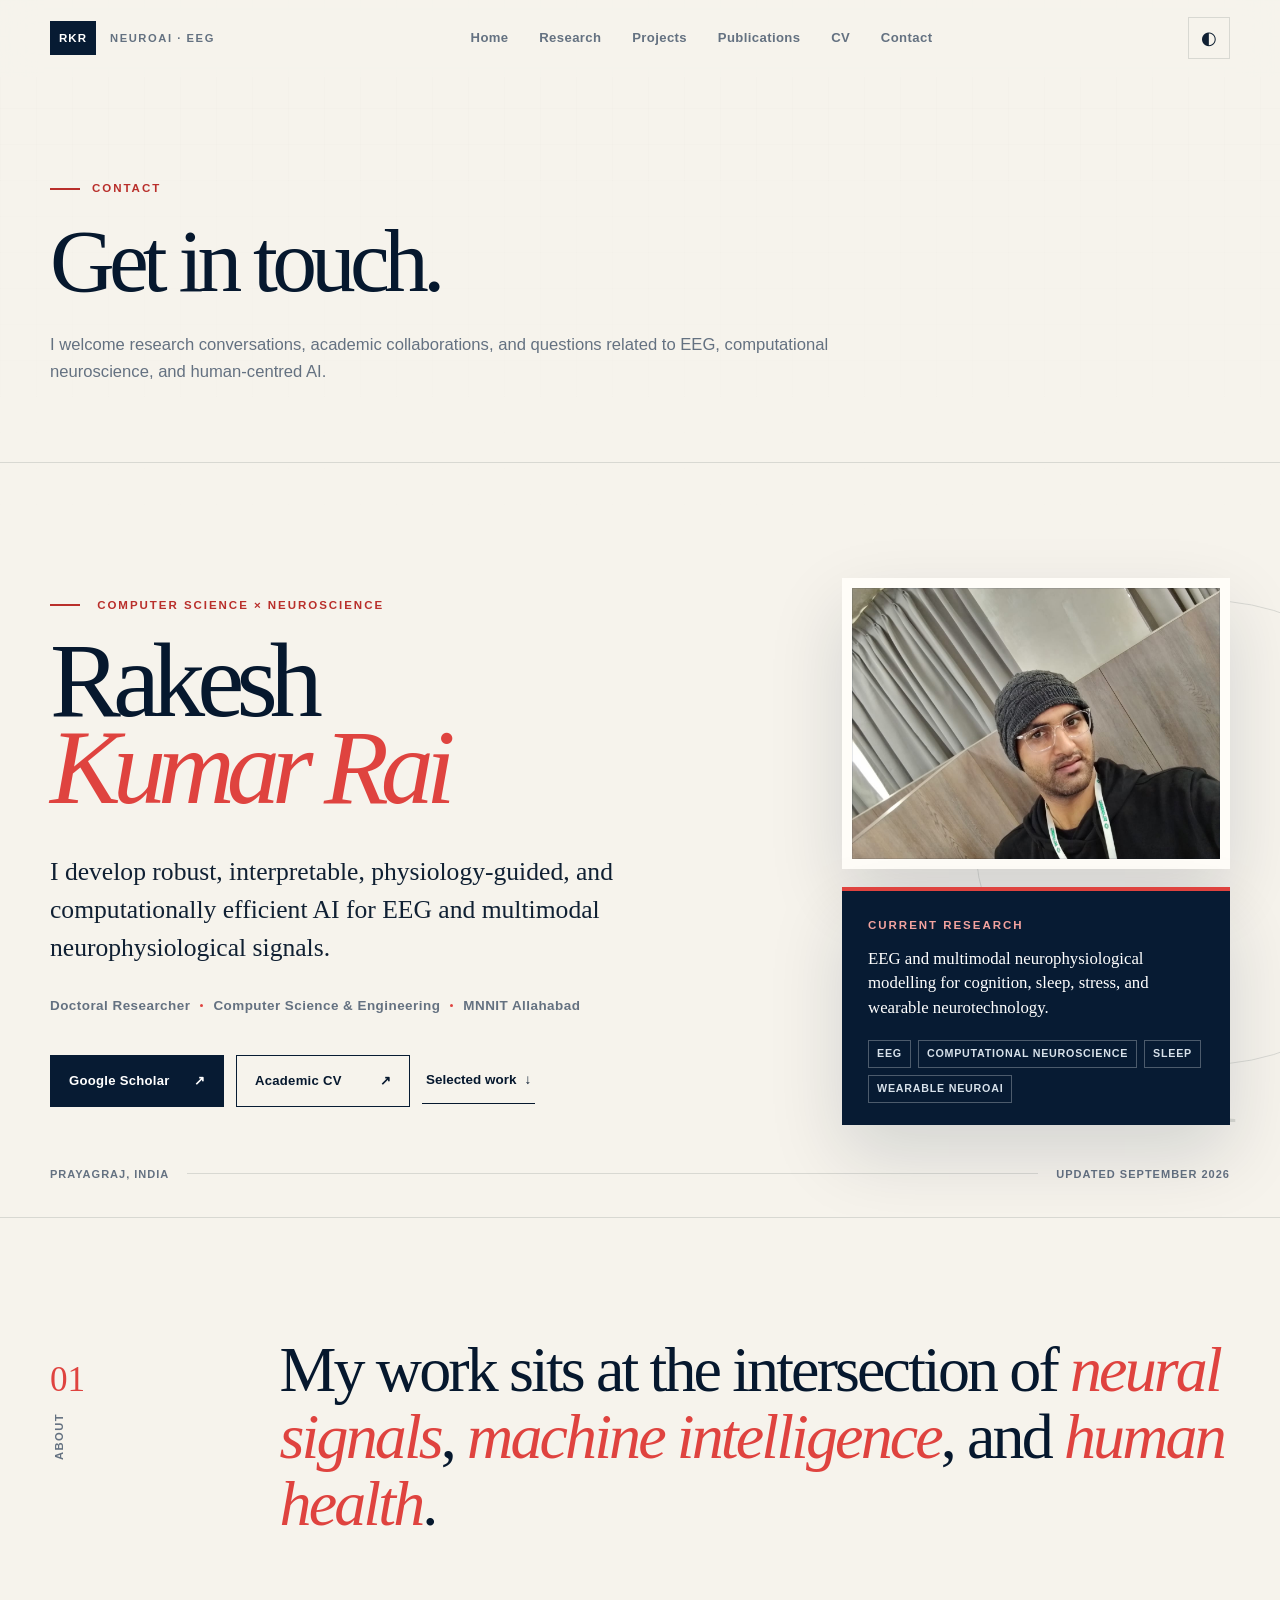
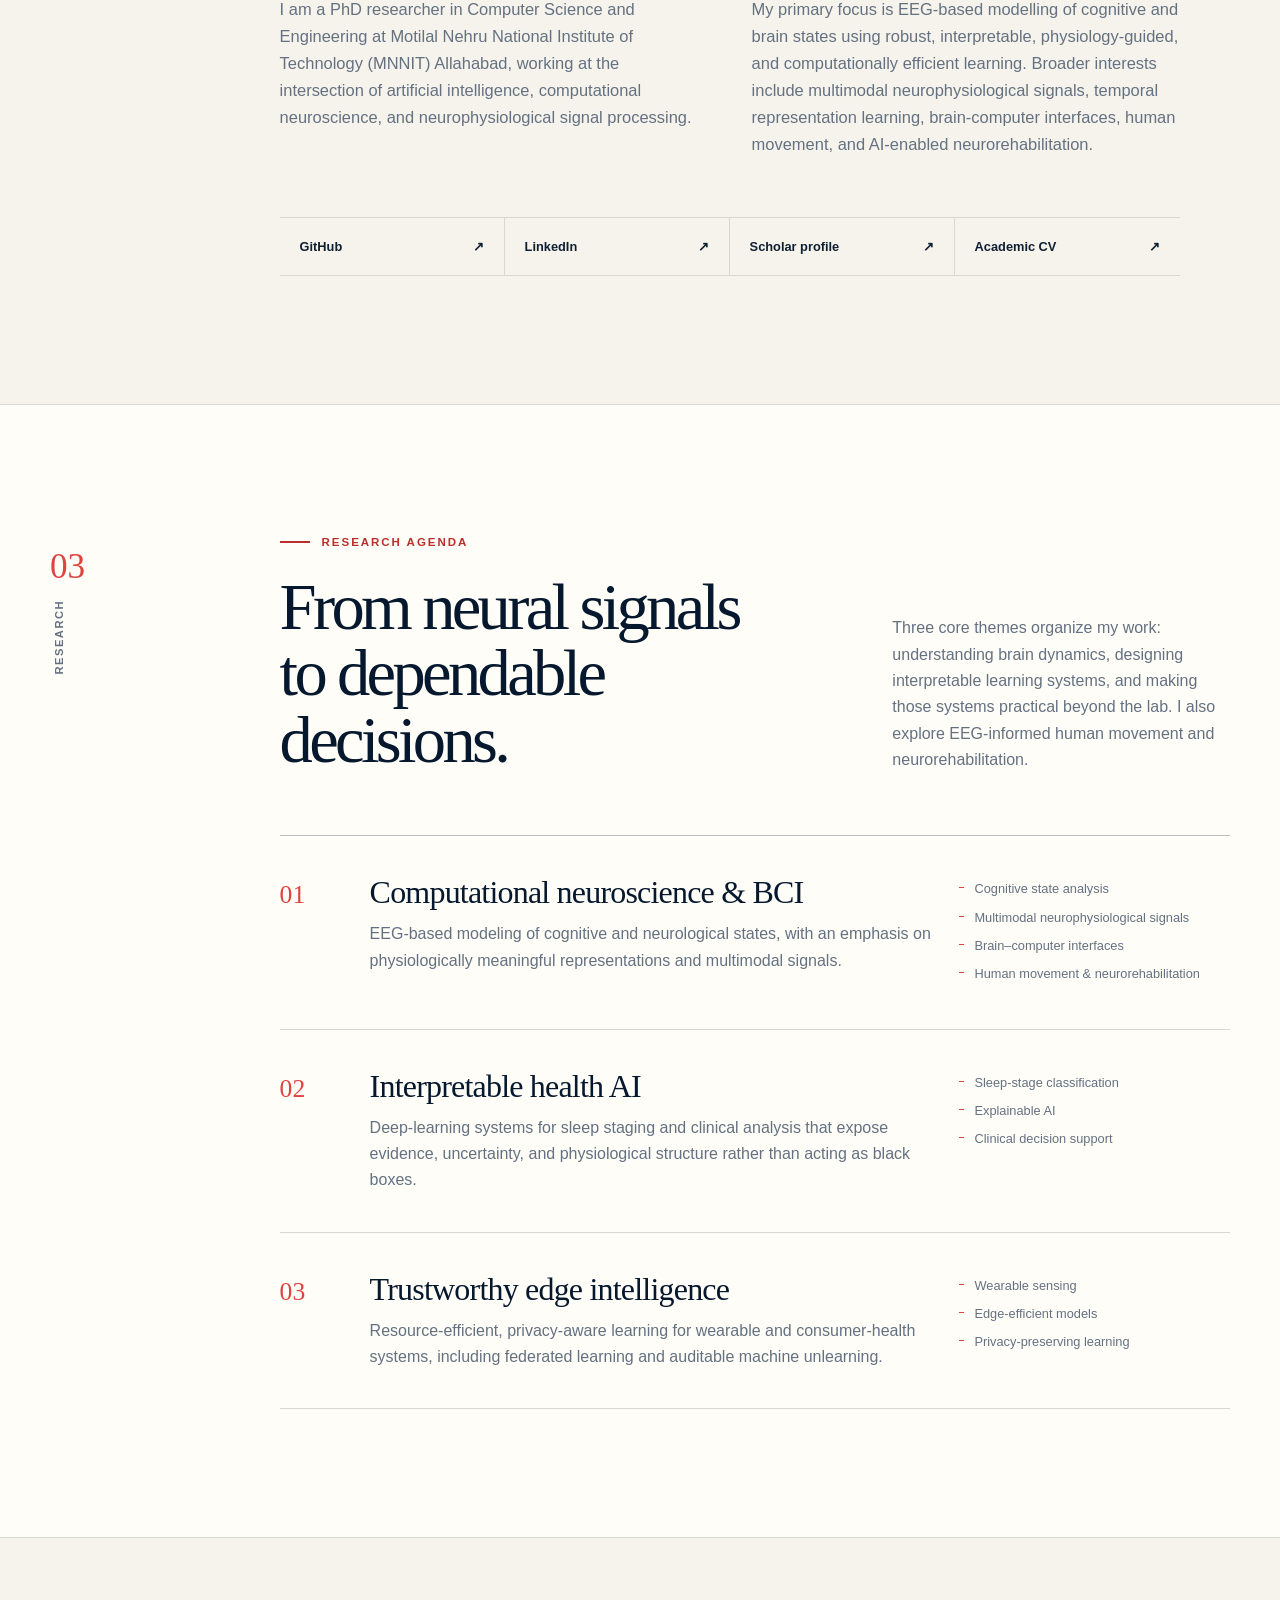
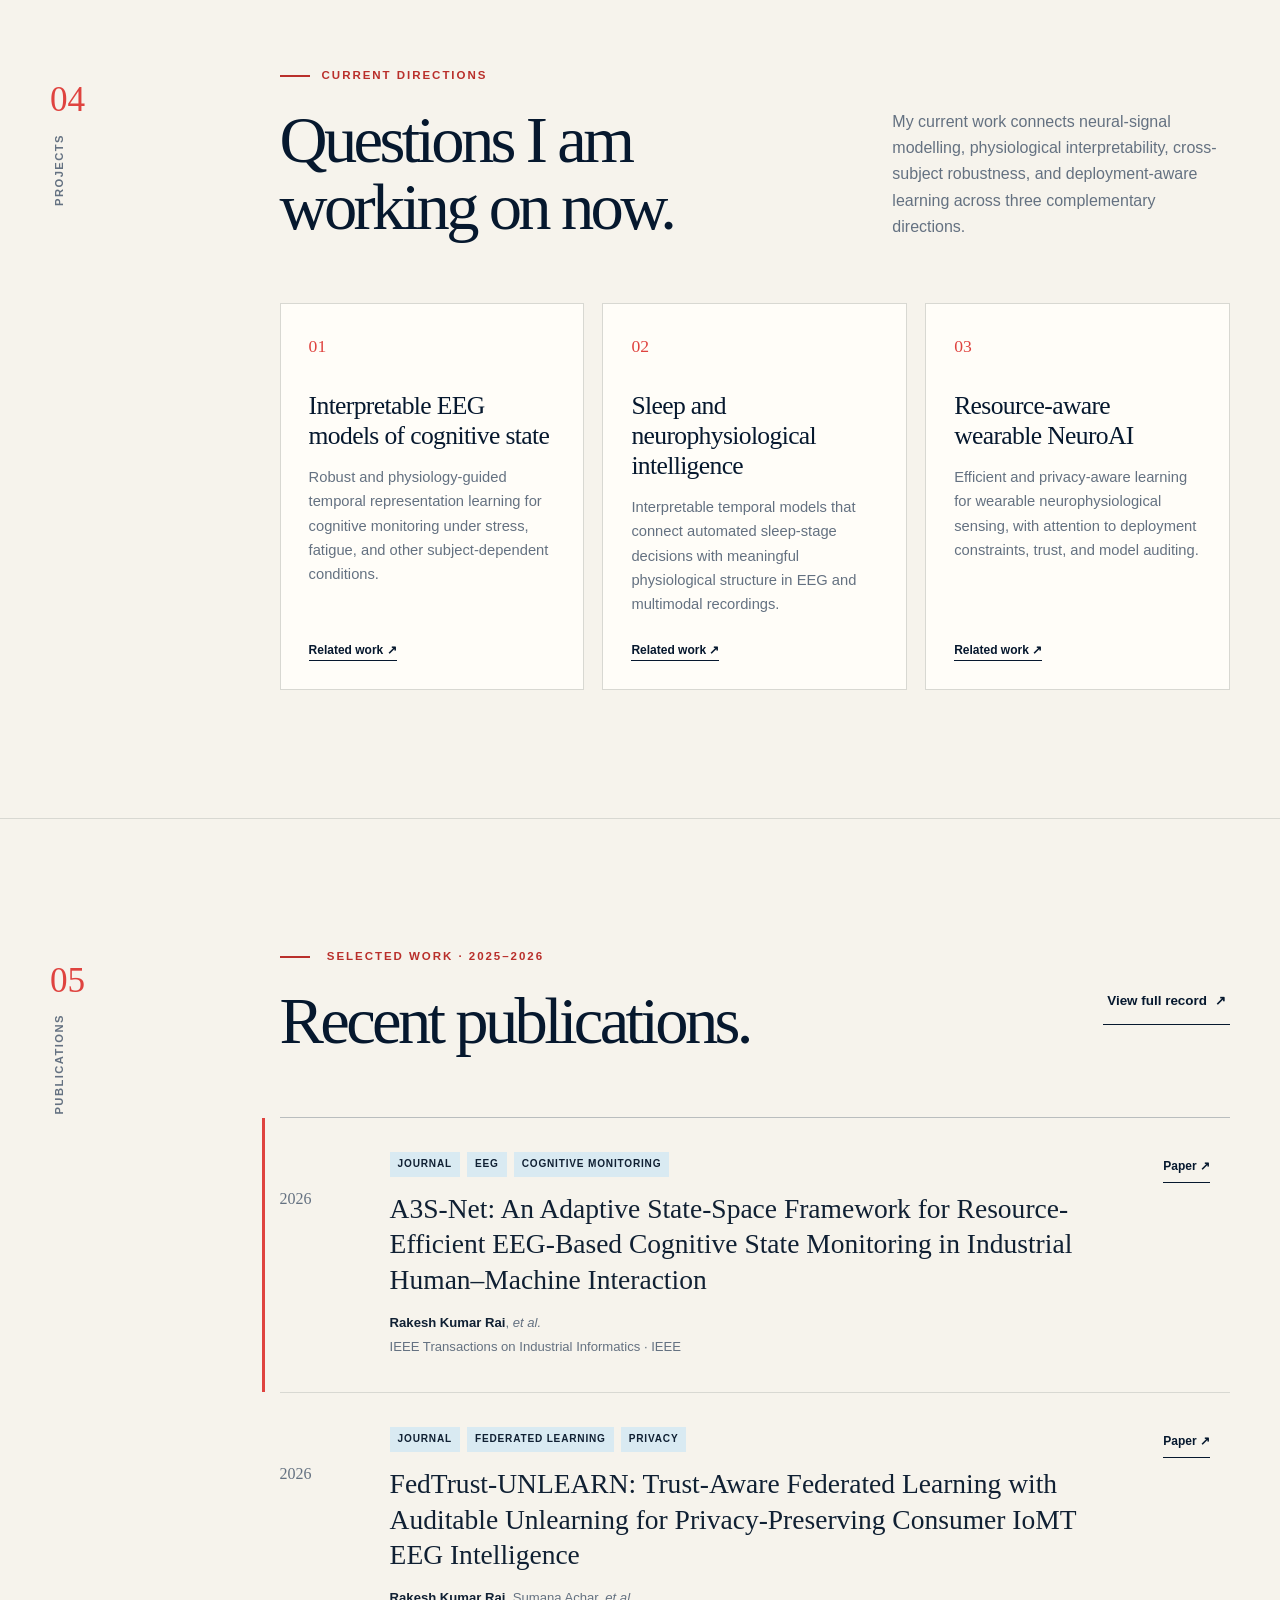
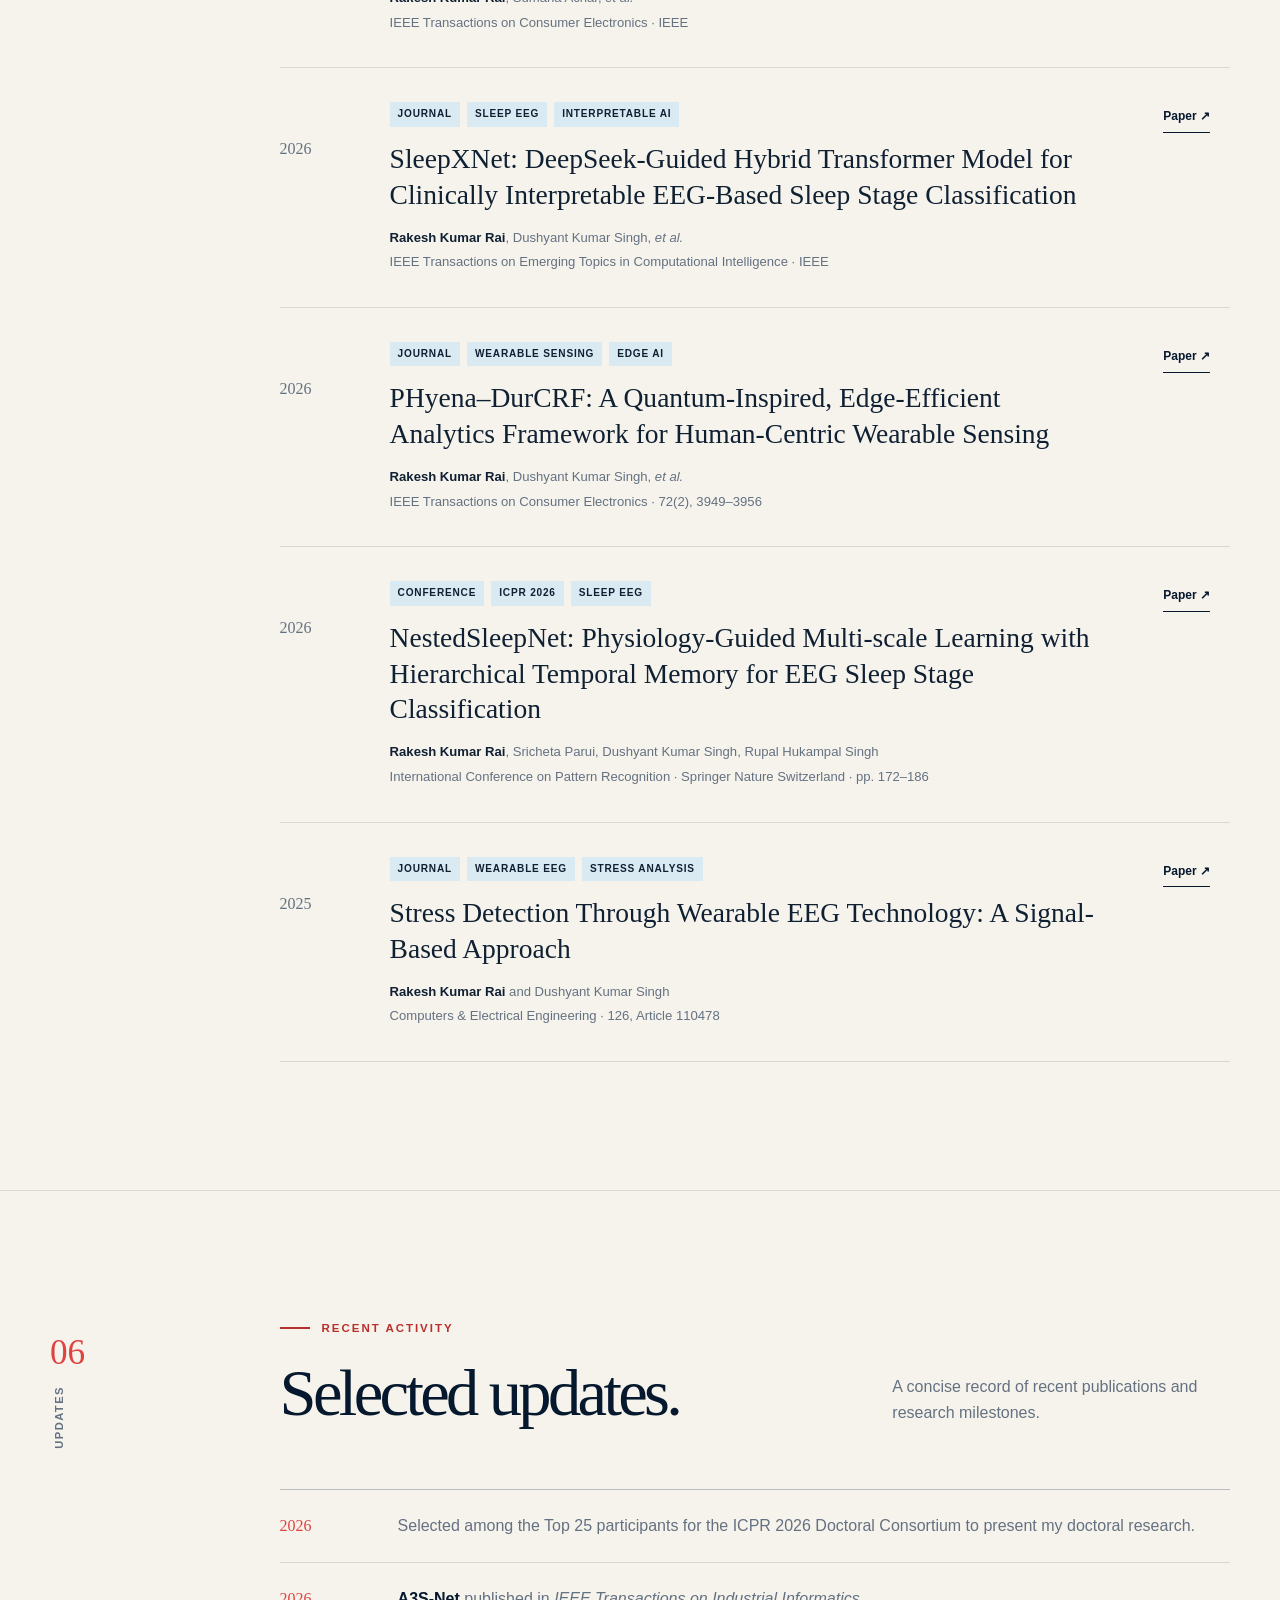
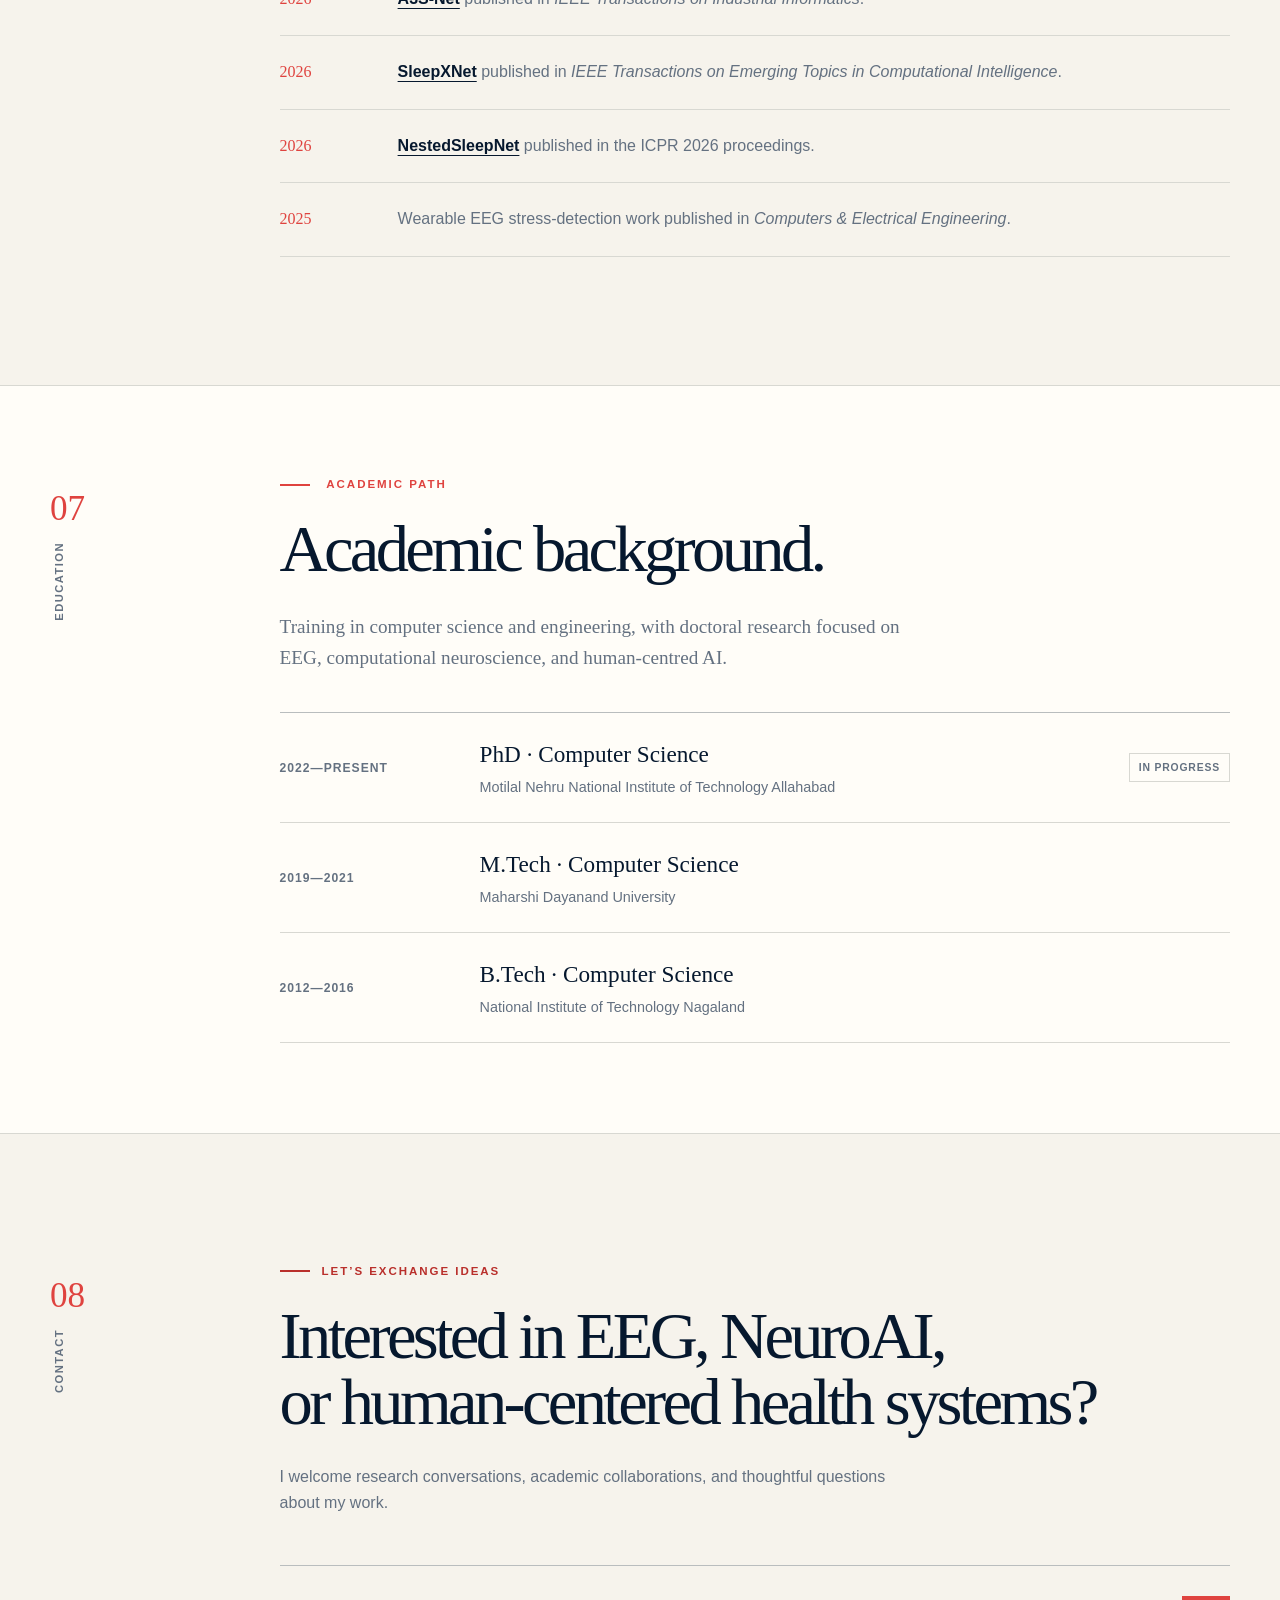
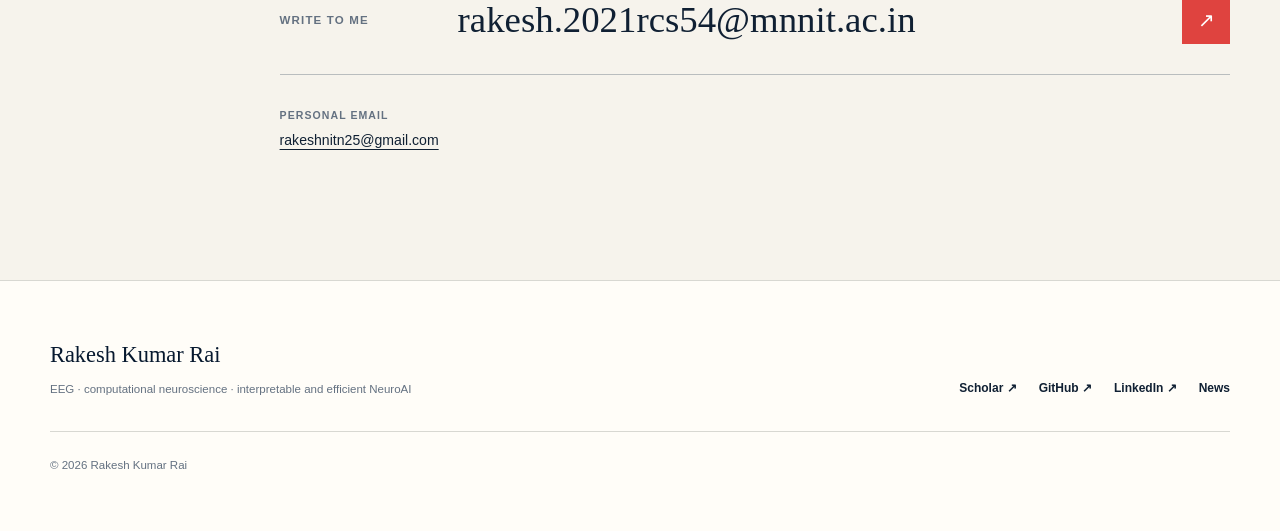
==== contact.html @ a219b52d "Add dedicated contact page" ====
<!DOCTYPE html><html lang="en"><head>
  <meta charset="UTF-8">
  <meta name="viewport" content="width=device-width, initial-scale=1.0">
  <meta name="theme-color" content="#071b33">
  <meta name="color-scheme" content="light dark">
  <title>Contact | Rakesh Kumar Rai</title>
  <meta name="description" content="Contact Rakesh Kumar Rai for research conversations and academic collaboration in EEG, computational neuroscience, and NeuroAI.">
  <meta property="og:type" content="profile">
  <meta property="og:title" content="Contact | Rakesh Kumar Rai">
  <meta property="og:description" content="Contact Rakesh Kumar Rai for research conversations and academic collaboration in EEG, computational neuroscience, and NeuroAI.">
  <meta property="og:image" content="https://rkmnnit.github.io/profile.jpeg">
  <meta name="twitter:card" content="summary_large_image">
  <meta name="twitter:title" content="Contact | Rakesh Kumar Rai">
  <meta name="twitter:description" content="Contact Rakesh Kumar Rai for research conversations and academic collaboration in EEG, computational neuroscience, and NeuroAI.">
  <meta name="twitter:image" content="https://rkmnnit.github.io/profile.jpeg">
  <link rel="canonical" href="https://rkmnnit.github.io/contact.html">
  <link rel="stylesheet" href="styles.css">
  
</head><body>
  <a class="skip-link" href="#main">Skip to content</a>
  <header class="site-header" data-header>
  <div class="shell header-inner">
    <a class="brand" href="index.html" aria-label="Rakesh Kumar Rai — home">
      <span class="brand-mark" aria-hidden="true">RKR</span>
      <span class="brand-field">NeuroAI · EEG</span>
    </a>
    <nav class="primary-nav" id="primary-navigation" aria-label="Primary navigation" data-nav>
      <a href="index.html">Home</a>
      <a href="research.html">Research</a>
      <a href="projects.html">Projects</a>
      <a href="publications.html">Publications</a>
      <a href="cv.html">CV</a>
      <a href="contact.html" aria-current="page">Contact</a>
    </nav>
    <div class="header-actions">
      <button class="theme-toggle" type="button" aria-label="Switch color theme" data-theme-toggle><span class="theme-icon" aria-hidden="true">◐</span></button>
      <button class="menu-toggle" type="button" aria-label="Open navigation" aria-expanded="false" aria-controls="primary-navigation" data-menu-toggle><span></span><span></span></button>
    </div>
  </div>
</header>
  <main id="main"><section class="page-title"><div class="shell"><p class="eyebrow">Contact</p><h1>Get in touch.</h1><p class="page-summary">I welcome research conversations, academic collaborations, and questions related to EEG, computational neuroscience, and human-centred AI.</p></div></section><section
      class="hero"
      id="home"
      aria-labelledby="hero-title"
    >
      <div class="shell hero-grid">

        <div class="hero-copy">
          <p class="eyebrow">
            Computer science × neuroscience
          </p>

          <h1 id="hero-title">
            Rakesh<br>
            <em>Kumar Rai</em>
          </h1>

          <p class="hero-statement">
            I develop robust, interpretable, physiology-guided,
            and computationally efficient AI for EEG and
            multimodal neurophysiological signals.
          </p>

          <div class="identity-line">
            <span>Doctoral Researcher</span>
            <span
              class="identity-divider"
              aria-hidden="true"
            ></span>
            <span>Computer Science &amp; Engineering</span>
            <span
              class="identity-divider"
              aria-hidden="true"
            ></span>
            <span>MNNIT Allahabad</span>
          </div>

          <div
            class="hero-actions"
            aria-label="Profile links"
          >
            <a
              class="button button-primary"
              href="https://scholar.google.com/citations?user=Lh0NvWgAAAAJ&amp;hl=en"
              target="_blank"
              rel="noopener noreferrer"
            >
              Google Scholar
              <span aria-hidden="true">↗</span>
            </a>

            <a
              class="button button-quiet"
              href="cv.html"
            >
              Academic CV
              <span aria-hidden="true">↗</span>
            </a>

            <a
              class="text-link"
              href="#publications"
            >
              Selected work
              <span aria-hidden="true">↓</span>
            </a>
          </div>
        </div>

        <aside
          class="hero-visual"
          aria-label="Profile and research focus"
        >
          <div class="portrait-frame">
            <img
              src="profile.jpeg"
              width="400"
              height="300"
              alt="Rakesh Kumar Rai"
            >
          </div>

          <div class="focus-card">
            <p class="micro-label">Current research</p>

            <p>
              EEG and multimodal neurophysiological modelling
              for cognition, sleep, stress, and wearable neurotechnology.
            </p>

            <div
              class="focus-tags"
              aria-label="Research topics"
            >
              <span>EEG</span>
              <span>Computational Neuroscience</span>
              <span>Sleep</span>
              <span>Wearable NeuroAI</span>
            </div>
          </div>

          <span
            class="hero-index"
            aria-hidden="true"
          >01</span>
        </aside>

      </div>

      <div class="shell hero-foot">
        <span>Prayagraj, India</span>
        <span
          class="signal-line"
          aria-hidden="true"
        ></span>
        <span>Updated September 2026</span>
      </div>
    </section>

    <!-- =========================================
         ABOUT
    ========================================= -->

    <section
      class="section about"
      id="about"
      aria-labelledby="about-title"
    >
      <div class="shell section-grid">

        <div class="section-label">
          <span aria-hidden="true">01</span>
          <p>About</p>
        </div>

        <div class="section-content about-content">

          <p class="lead-copy" id="about-title">
            My work sits at the intersection of
            <em>neural signals</em>,
            <em>machine intelligence</em>,
            and <em>human health</em>.
          </p>

          <div class="about-columns">
            <p>
              I am a PhD researcher in Computer Science and
              Engineering at Motilal Nehru National Institute
              of Technology (MNNIT) Allahabad, working at the
              intersection of artificial intelligence,
              computational neuroscience, and
              neurophysiological signal processing.
            </p>

            <p>
              My primary focus is EEG-based modelling of cognitive
              and brain states using robust, interpretable,
              physiology-guided, and computationally efficient
              learning. Broader interests include multimodal
              neurophysiological signals, temporal representation
              learning, brain-computer interfaces, human movement,
              and AI-enabled neurorehabilitation.
            </p>
          </div>

          <div
            class="profile-links"
            aria-label="Professional profiles"
          >
            <a
              href="https://github.com/RKMNNIT"
              target="_blank"
              rel="noopener noreferrer"
            >
              <span>GitHub</span>
              <span aria-hidden="true">↗</span>
            </a>

            <a
              href="https://www.linkedin.com/in/rakesh-rai-4241b9194/"
              target="_blank"
              rel="noopener noreferrer"
            >
              <span>LinkedIn</span>
              <span aria-hidden="true">↗</span>
            </a>

            <a
              href="https://scholar.google.com/citations?user=Lh0NvWgAAAAJ&amp;hl=en"
              target="_blank"
              rel="noopener noreferrer"
            >
              <span>Scholar profile</span>
              <span aria-hidden="true">↗</span>
            </a>

            <a href="cv.html">
              <span>Academic CV</span>
              <span aria-hidden="true">↗</span>
            </a>
          </div>

        </div>
      </div>
    </section>

    <!-- =========================================
         RESEARCH
    ========================================= -->

    <section
      class="section research"
      id="research"
      aria-labelledby="research-title"
    >
      <div class="shell section-grid">

        <div class="section-label">
          <span aria-hidden="true">03</span>
          <p>Research</p>
        </div>

        <div class="section-content">

          <div class="section-heading-row">
            <div>
              <p class="kicker">Research agenda</p>
              <h2 id="research-title">
                From neural signals<br>
                to dependable decisions.
              </h2>
            </div>

            <p class="section-intro">
              Three core themes organize my work:
              understanding brain dynamics, designing
              interpretable learning systems, and making
              those systems practical beyond the lab.
              I also explore EEG-informed human movement
              and neurorehabilitation.
            </p>
          </div>

          <div class="research-list">

            <article class="research-item">
              <span
                class="research-number"
                aria-hidden="true"
              >01</span>

              <div>
                <h3>
                  Computational neuroscience &amp; BCI
                </h3>
                <p>
                  EEG-based modeling of cognitive and
                  neurological states, with an emphasis
                  on physiologically meaningful
                  representations and multimodal signals.
                </p>
              </div>

              <ul aria-label="Related topics">
                <li>Cognitive state analysis</li>
                <li>Multimodal neurophysiological signals</li>
                <li>Brain–computer interfaces</li>
                <li>Human movement &amp; neurorehabilitation</li>
              </ul>
            </article>

            <article class="research-item">
              <span
                class="research-number"
                aria-hidden="true"
              >02</span>

              <div>
                <h3>Interpretable health AI</h3>
                <p>
                  Deep-learning systems for sleep staging
                  and clinical analysis that expose
                  evidence, uncertainty, and physiological
                  structure rather than acting as black boxes.
                </p>
              </div>

              <ul aria-label="Related topics">
                <li>Sleep-stage classification</li>
                <li>Explainable AI</li>
                <li>Clinical decision support</li>
              </ul>
            </article>

            <article class="research-item">
              <span
                class="research-number"
                aria-hidden="true"
              >03</span>

              <div>
                <h3>Trustworthy edge intelligence</h3>
                <p>
                  Resource-efficient, privacy-aware
                  learning for wearable and consumer-health
                  systems, including federated learning
                  and auditable machine unlearning.
                </p>
              </div>

              <ul aria-label="Related topics">
                <li>Wearable sensing</li>
                <li>Edge-efficient models</li>
                <li>Privacy-preserving learning</li>
              </ul>
            </article>

          </div>
        </div>
      </div>
    </section>


    <!-- =========================================
         CURRENT PROJECTS
    ========================================= -->

    <section
      class="section projects"
      id="projects"
      aria-labelledby="projects-title"
    >
      <div class="shell section-grid">

        <div class="section-label">
          <span aria-hidden="true">04</span>
          <p>Projects</p>
        </div>

        <div class="section-content">

          <div class="section-heading-row">
            <div>
              <p class="kicker">Current directions</p>
              <h2 id="projects-title">
                Questions I am<br>
                working on now.
              </h2>
            </div>

            <p class="section-intro">
              My current work connects neural-signal modelling,
              physiological interpretability, cross-subject
              robustness, and deployment-aware learning across
              three complementary directions.
            </p>
          </div>

          <div class="project-grid">

            <article class="project-card">
              <span class="project-number">01</span>
              <h3>Interpretable EEG models of cognitive state</h3>
              <p>
                Robust and physiology-guided temporal representation
                learning for cognitive monitoring under stress,
                fatigue, and other subject-dependent conditions.
              </p>
              <a
                class="project-link"
                href="https://doi.org/10.1109/TII.2026.3722429"
                target="_blank"
                rel="noopener noreferrer"
              >Related work ↗</a>
            </article>

            <article class="project-card">
              <span class="project-number">02</span>
              <h3>Sleep and neurophysiological intelligence</h3>
              <p>
                Interpretable temporal models that connect automated
                sleep-stage decisions with meaningful physiological
                structure in EEG and multimodal recordings.
              </p>
              <a
                class="project-link"
                href="https://ieeexplore.ieee.org/document/11560987/"
                target="_blank"
                rel="noopener noreferrer"
              >Related work ↗</a>
            </article>

            <article class="project-card">
              <span class="project-number">03</span>
              <h3>Resource-aware wearable NeuroAI</h3>
              <p>
                Efficient and privacy-aware learning for wearable
                neurophysiological sensing, with attention to
                deployment constraints, trust, and model auditing.
              </p>
              <a
                class="project-link"
                href="https://ieeexplore.ieee.org/document/11456572/"
                target="_blank"
                rel="noopener noreferrer"
              >Related work ↗</a>
            </article>

          </div>
        </div>
      </div>
    </section>

    <!-- =========================================
         PUBLICATIONS
    ========================================= -->

    <section
      class="section publications"
      id="publications"
      aria-labelledby="publications-title"
    >
      <div class="shell section-grid">

        <div class="section-label">
          <span aria-hidden="true">05</span>
          <p>Publications</p>
        </div>

        <div class="section-content">

          <div class="section-heading-row publication-heading">
            <div>
              <p class="kicker">
                Selected work · 2025–2026
              </p>
              <h2 id="publications-title">
                Recent publications.
              </h2>
            </div>

            <a
              class="text-link scholar-link"
              href="https://scholar.google.com/citations?user=Lh0NvWgAAAAJ&amp;hl=en"
              target="_blank"
              rel="noopener noreferrer"
            >
              View full record
              <span aria-hidden="true">↗</span>
            </a>
          </div>

          <div class="publication-list">

            <!-- PUBLICATION 1 -->

            <article class="publication-card featured-publication">
              <div class="publication-year">2026</div>

              <div class="publication-copy">
                <div class="publication-flags">
                  <span>Journal</span>
                  <span>EEG</span>
                  <span>Cognitive monitoring</span>
                </div>

                <h3>
                  <a
                    href="https://doi.org/10.1109/TII.2026.3722429"
                    target="_blank"
                    rel="noopener noreferrer"
                  >
                    A3S-Net: An Adaptive State-Space Framework
                    for Resource-Efficient EEG-Based Cognitive
                    State Monitoring in Industrial
                    Human–Machine Interaction
                  </a>
                </h3>

                <p class="authors">
                  <strong>Rakesh Kumar Rai</strong>,
                  <em>et al.</em>
                </p>

                <p class="venue">
                  IEEE Transactions on Industrial Informatics · IEEE
                </p>
              </div>

              <a
                class="paper-link"
                href="https://doi.org/10.1109/TII.2026.3722429"
                target="_blank"
                rel="noopener noreferrer"
                aria-label="Open A3S-Net publication"
              >
                Paper
                <span aria-hidden="true">↗</span>
              </a>
            </article>

            <!-- PUBLICATION 2 -->

            <article class="publication-card">
              <div class="publication-year">2026</div>

              <div class="publication-copy">
                <div class="publication-flags">
                  <span>Journal</span>
                  <span>Federated learning</span>
                  <span>Privacy</span>
                </div>

                <h3>
                  <a
                    href="https://doi.org/10.1109/TCE.2026.3710385"
                    target="_blank"
                    rel="noopener noreferrer"
                  >
                    FedTrust-UNLEARN: Trust-Aware Federated
                    Learning with Auditable Unlearning for
                    Privacy-Preserving Consumer IoMT
                    EEG Intelligence
                  </a>
                </h3>

                <p class="authors">
                  <strong>Rakesh Kumar Rai</strong>,
                  Sumana Achar, <em>et al.</em>
                </p>

                <p class="venue">
                  IEEE Transactions on Consumer Electronics · IEEE
                </p>
              </div>

              <a
                class="paper-link"
                href="https://doi.org/10.1109/TCE.2026.3710385"
                target="_blank"
                rel="noopener noreferrer"
                aria-label="Open FedTrust-UNLEARN publication"
              >
                Paper
                <span aria-hidden="true">↗</span>
              </a>
            </article>

            <!-- PUBLICATION 3 -->

            <article class="publication-card">
              <div class="publication-year">2026</div>

              <div class="publication-copy">
                <div class="publication-flags">
                  <span>Journal</span>
                  <span>Sleep EEG</span>
                  <span>Interpretable AI</span>
                </div>

                <h3>
                  <a
                    href="https://ieeexplore.ieee.org/document/11560987/"
                    target="_blank"
                    rel="noopener noreferrer"
                  >
                    SleepXNet: DeepSeek-Guided Hybrid
                    Transformer Model for Clinically
                    Interpretable EEG-Based Sleep
                    Stage Classification
                  </a>
                </h3>

                <p class="authors">
                  <strong>Rakesh Kumar Rai</strong>,
                  Dushyant Kumar Singh, <em>et al.</em>
                </p>

                <p class="venue">
                  IEEE Transactions on Emerging Topics in
                  Computational Intelligence · IEEE
                </p>
              </div>

              <a
                class="paper-link"
                href="https://ieeexplore.ieee.org/document/11560987/"
                target="_blank"
                rel="noopener noreferrer"
                aria-label="Open SleepXNet publication"
              >
                Paper
                <span aria-hidden="true">↗</span>
              </a>
            </article>

            <!-- PUBLICATION 4 -->

            <article class="publication-card">
              <div class="publication-year">2026</div>

              <div class="publication-copy">
                <div class="publication-flags">
                  <span>Journal</span>
                  <span>Wearable sensing</span>
                  <span>Edge AI</span>
                </div>

                <h3>
                  <a
                    href="https://ieeexplore.ieee.org/document/11456572/"
                    target="_blank"
                    rel="noopener noreferrer"
                  >
                    PHyena–DurCRF: A Quantum-Inspired,
                    Edge-Efficient Analytics Framework
                    for Human-Centric Wearable Sensing
                  </a>
                </h3>

                <p class="authors">
                  <strong>Rakesh Kumar Rai</strong>,
                  Dushyant Kumar Singh, <em>et al.</em>
                </p>

                <p class="venue">
                  IEEE Transactions on Consumer Electronics ·
                  72(2), 3949–3956
                </p>
              </div>

              <a
                class="paper-link"
                href="https://ieeexplore.ieee.org/document/11456572/"
                target="_blank"
                rel="noopener noreferrer"
                aria-label="Open PHyena-DurCRF publication"
              >
                Paper
                <span aria-hidden="true">↗</span>
              </a>
            </article>

            <!-- PUBLICATION 5 -->

            <article class="publication-card">
              <div class="publication-year">2026</div>

              <div class="publication-copy">
                <div class="publication-flags">
                  <span>Conference</span>
                  <span>ICPR 2026</span>
                  <span>Sleep EEG</span>
                </div>

                <h3>
                  <a
                    href="https://link.springer.com/chapter/10.1007/978-3-032-31673-8_12"
                    target="_blank"
                    rel="noopener noreferrer"
                  >
                    NestedSleepNet: Physiology-Guided
                    Multi-scale Learning with Hierarchical
                    Temporal Memory for EEG Sleep
                    Stage Classification
                  </a>
                </h3>

                <p class="authors">
                  <strong>Rakesh Kumar Rai</strong>,
                  Sricheta Parui, Dushyant Kumar Singh,
                  Rupal Hukampal Singh
                </p>

                <p class="venue">
                  International Conference on Pattern
                  Recognition · Springer Nature Switzerland ·
                  pp. 172–186
                </p>
              </div>

              <a
                class="paper-link"
                href="https://link.springer.com/chapter/10.1007/978-3-032-31673-8_12"
                target="_blank"
                rel="noopener noreferrer"
                aria-label="Open NestedSleepNet publication"
              >
                Paper
                <span aria-hidden="true">↗</span>
              </a>
            </article>

            <!-- PUBLICATION 6 -->

            <article class="publication-card">
              <div class="publication-year">2025</div>

              <div class="publication-copy">
                <div class="publication-flags">
                  <span>Journal</span>
                  <span>Wearable EEG</span>
                  <span>Stress analysis</span>
                </div>

                <h3>
                  <a
                    href="https://www.sciencedirect.com/science/article/pii/S0045790625004215"
                    target="_blank"
                    rel="noopener noreferrer"
                  >
                    Stress Detection Through Wearable
                    EEG Technology: A Signal-Based Approach
                  </a>
                </h3>

                <p class="authors">
                  <strong>Rakesh Kumar Rai</strong>
                  and Dushyant Kumar Singh
                </p>

                <p class="venue">
                  Computers &amp; Electrical Engineering ·
                  126, Article 110478
                </p>
              </div>

              <a
                class="paper-link"
                href="https://www.sciencedirect.com/science/article/pii/S0045790625004215"
                target="_blank"
                rel="noopener noreferrer"
                aria-label="Open Stress Detection publication"
              >
                Paper
                <span aria-hidden="true">↗</span>
              </a>
            </article>

          </div>
        </div>
      </div>
    </section>


    <!-- =========================================
         NEWS
    ========================================= -->

    <section
      class="section news"
      id="news"
      aria-labelledby="news-title"
    >
      <div class="shell section-grid">

        <div class="section-label">
          <span aria-hidden="true">06</span>
          <p>Updates</p>
        </div>

        <div class="section-content">

          <div class="section-heading-row">
            <div>
              <p class="kicker">Recent activity</p>
              <h2 id="news-title">Selected updates.</h2>
            </div>

            <p class="section-intro">
              A concise record of recent publications and
              research milestones.
            </p>
          </div>

          <div class="news-list">
            <article class="news-item">
              <span class="news-year">2026</span>
              <p>
                Selected among the Top 25 participants for the
                ICPR 2026 Doctoral Consortium to present my
                doctoral research.
              </p>
            </article>

            <article class="news-item">
              <span class="news-year">2026</span>
              <p>
                <a href="https://doi.org/10.1109/TII.2026.3722429"
                   target="_blank" rel="noopener noreferrer">A3S-Net</a>
                published in <em>IEEE Transactions on Industrial Informatics</em>.
              </p>
            </article>

            <article class="news-item">
              <span class="news-year">2026</span>
              <p>
                <a href="https://ieeexplore.ieee.org/document/11560987/"
                   target="_blank" rel="noopener noreferrer">SleepXNet</a>
                published in <em>IEEE Transactions on Emerging Topics in
                Computational Intelligence</em>.
              </p>
            </article>

            <article class="news-item">
              <span class="news-year">2026</span>
              <p>
                <a href="https://link.springer.com/chapter/10.1007/978-3-032-31673-8_12"
                   target="_blank" rel="noopener noreferrer">NestedSleepNet</a>
                published in the ICPR 2026 proceedings.
              </p>
            </article>

            <article class="news-item">
              <span class="news-year">2025</span>
              <p>
                Wearable EEG stress-detection work published in
                <em>Computers &amp; Electrical Engineering</em>.
              </p>
            </article>
          </div>

        </div>
      </div>
    </section>

    <!-- =========================================
         EDUCATION
    ========================================= -->

    <section
      class="section education"
      id="education"
      aria-labelledby="education-title"
    >
      <div class="shell section-grid">

        <div class="section-label">
          <span aria-hidden="true">07</span>
          <p>Education</p>
        </div>

        <div class="section-content">
          <p class="kicker kicker-light">
            Academic path
          </p>

          <h2 id="education-title">
            Academic background.
          </h2>

          <p class="education-intro">
            Training in computer science and engineering,
            with doctoral research focused on EEG,
            computational neuroscience, and human-centred AI.
          </p>

          <ol class="education-timeline">

            <li>
              <time datetime="2022">2022—Present</time>
              <div>
                <h3>PhD · Computer Science</h3>
                <p>
                  Motilal Nehru National Institute of
                  Technology Allahabad
                </p>
              </div>
              <span class="timeline-status">
                In progress
              </span>
            </li>

            <li>
              <time datetime="2019">2019—2021</time>
              <div>
                <h3>M.Tech · Computer Science</h3>
                <p>Maharshi Dayanand University</p>
              </div>
            </li>

            <li>
              <time datetime="2012">2012—2016</time>
              <div>
                <h3>B.Tech · Computer Science</h3>
                <p>
                  National Institute of Technology Nagaland
                </p>
              </div>
            </li>

          </ol>
        </div>
      </div>
    </section>

    <!-- =========================================
         CONTACT
    ========================================= -->

    <section
      class="section contact"
      id="contact"
      aria-labelledby="contact-title"
    >
      <div class="shell section-grid">

        <div class="section-label">
          <span aria-hidden="true">08</span>
          <p>Contact</p>
        </div>

        <div class="section-content contact-content">
          <p class="kicker">Let’s exchange ideas</p>

          <h2 id="contact-title">
            Interested in EEG, NeuroAI,<br>
            or human-centered health systems?
          </h2>

          <p class="contact-intro">
            I welcome research conversations,
            academic collaborations, and thoughtful
            questions about my work.
          </p>

          <a
            class="email-cta"
            href="mailto:rakesh.2021rcs54@mnnit.ac.in"
          >
            <span>Write to me</span>
            <strong>rakesh.2021rcs54@mnnit.ac.in</strong>
            <span
              class="email-arrow"
              aria-hidden="true"
            >↗</span>
          </a>

          <div class="institutional-emails">

            <div>
              <span>Personal email</span>
              <a href="mailto:rakeshnitn25@gmail.com">
                rakeshnitn25@gmail.com
              </a>
            </div>


          </div>
        </div>
      </div>
    </section></main>
  <footer class="site-footer">
  <div class="shell footer-grid">
    <div>
      <a class="footer-name" href="index.html">Rakesh Kumar Rai</a>
      <p>EEG · computational neuroscience · interpretable and efficient NeuroAI</p>
    </div>
    <div class="footer-links" aria-label="Footer links">
      <a href="https://scholar.google.com/citations?user=Lh0NvWgAAAAJ&amp;hl=en" target="_blank" rel="noopener noreferrer">Scholar ↗</a>
      <a href="https://github.com/RKMNNIT" target="_blank" rel="noopener noreferrer">GitHub ↗</a>
      <a href="https://www.linkedin.com/in/rakesh-rai-4241b9194/" target="_blank" rel="noopener noreferrer">LinkedIn ↗</a>
      <a href="news.html">News</a>
    </div>
    <p class="copyright">© 2026 Rakesh Kumar Rai</p>
  </div>
</footer>
  <script src="script.js"></script>
  </body></html>
---- styles.css ----
/* =========================================
       COLORS AND TYPOGRAPHY
    ========================================= */

    :root {
      --ink: #102033;
      --ink-strong: #06182e;
      --navy: #071b33;
      --paper: #f6f3ec;
      --surface: #fffdf8;
      --muted: #647181;
      --line: #d8d8d2;
      --line-strong: #b9bdbe;
      --accent: #df433f;
      --accent-dark: #b92f2b;
      --ice: #d9eaf2;
      --header: rgba(246, 243, 236, 0.91);
      --shadow: 0 30px 70px rgba(7, 27, 51, 0.14);
      --shell: min(1180px, calc(100vw - 64px));
      --serif: Georgia, "Times New Roman", serif;
      --sans: Inter, ui-sans-serif, -apple-system,
        BlinkMacSystemFont, "Segoe UI", sans-serif;
    }

    :root[data-theme="dark"] {
      --ink: #dce5ec;
      --ink-strong: #f7f8f8;
      --navy: #050d18;
      --paper: #0c1722;
      --surface: #111e2b;
      --muted: #a4b0ba;
      --line: #2a3a49;
      --line-strong: #465566;
      --accent: #ff655e;
      --accent-dark: #ff7a73;
      --ice: #183549;
      --header: rgba(12, 23, 34, 0.91);
      --shadow: 0 30px 70px rgba(0, 0, 0, 0.34);
    }

    /* =========================================
       GENERAL
    ========================================= */

    *,
    *::before,
    *::after {
      box-sizing: border-box;
    }

    html {
      scroll-behavior: smooth;
      scroll-padding-top: 96px;
      color-scheme: light;
    }

    html[data-theme="dark"] {
      color-scheme: dark;
    }

    body {
      margin: 0;
      background: var(--paper);
      color: var(--ink);
      font-family: var(--sans);
      font-size: 1rem;
      line-height: 1.65;
      text-rendering: optimizeLegibility;
      -webkit-font-smoothing: antialiased;
    }

    body::before {
      content: "";
      position: fixed;
      inset: 0;
      z-index: -1;
      pointer-events: none;
      opacity: 0.32;
      background-image:
        linear-gradient(
          rgba(16, 32, 51, 0.035) 1px,
          transparent 1px
        ),
        linear-gradient(
          90deg,
          rgba(16, 32, 51, 0.035) 1px,
          transparent 1px
        );
      background-size: 36px 36px;
      mask-image: linear-gradient(
        to bottom,
        black,
        transparent 72%
      );
    }

    ::selection {
      background: var(--accent);
      color: #fff;
    }

    a {
      color: inherit;
    }

    a,
    button {
      -webkit-tap-highlight-color: transparent;
    }

    button {
      font: inherit;
    }

    img {
      display: block;
    }

    .shell {
      width: var(--shell);
      margin-inline: auto;
    }

    :focus-visible {
      outline: 3px solid var(--accent);
      outline-offset: 4px;
    }

    .skip-link {
      position: fixed;
      left: 16px;
      top: 12px;
      z-index: 100;
      padding: 10px 14px;
      transform: translateY(-180%);
      background: var(--ink-strong);
      color: var(--surface);
      text-decoration: none;
    }

    .skip-link:focus {
      transform: translateY(0);
    }

    /* =========================================
       HEADER AND NAVIGATION
    ========================================= */

    .site-header {
      position: sticky;
      top: 0;
      z-index: 50;
      border-bottom: 1px solid transparent;
      background: var(--header);
      backdrop-filter: blur(18px);
      transition:
        border-color 180ms ease,
        box-shadow 180ms ease;
    }

    .site-header.is-scrolled {
      border-bottom-color: var(--line);
      box-shadow: 0 10px 35px rgba(7, 27, 51, 0.05);
    }

    .header-inner {
      min-height: 76px;
      display: flex;
      align-items: center;
      justify-content: space-between;
      gap: 32px;
    }

    .brand {
      display: inline-flex;
      align-items: center;
      gap: 14px;
      text-decoration: none;
    }

    .brand-mark {
      display: grid;
      place-items: center;
      width: 46px;
      height: 34px;
      color: #fff;
      background: var(--navy);
      font-size: 0.72rem;
      font-weight: 800;
      letter-spacing: 0.09em;
    }

    .brand-field {
      color: var(--muted);
      font-size: 0.7rem;
      font-weight: 700;
      letter-spacing: 0.14em;
      text-transform: uppercase;
    }

    .primary-nav {
      display: flex;
      align-items: center;
      gap: clamp(20px, 2.4vw, 36px);
    }

    .primary-nav a {
      position: relative;
      padding-block: 26px;
      color: var(--muted);
      font-size: 0.82rem;
      font-weight: 650;
      letter-spacing: 0.03em;
      text-decoration: none;
    }

    .primary-nav a::after {
      content: "";
      position: absolute;
      left: 0;
      right: 100%;
      bottom: 20px;
      height: 2px;
      background: var(--accent);
      transition: right 180ms ease;
    }

    .primary-nav a:hover,
    .primary-nav a[aria-current="true"] {
      color: var(--ink-strong);
    }

    .primary-nav a:hover::after,
    .primary-nav a[aria-current="true"]::after {
      right: 0;
    }

    .header-actions {
      display: flex;
      align-items: center;
      gap: 8px;
    }

    .theme-toggle,
    .menu-toggle {
      display: grid;
      place-items: center;
      width: 42px;
      height: 42px;
      border: 1px solid var(--line);
      background: transparent;
      color: var(--ink);
      cursor: pointer;
    }

    .theme-toggle:hover,
    .menu-toggle:hover {
      border-color: var(--ink);
    }

    .theme-icon {
      font-size: 1.15rem;
      line-height: 1;
    }

    .menu-toggle {
      display: none;
      gap: 5px;
    }

    .menu-toggle span {
      width: 18px;
      height: 1px;
      background: currentColor;
      transition: transform 180ms ease;
    }

    /* =========================================
       HERO
    ========================================= */

    .hero {
      padding: clamp(72px, 9vw, 130px) 0 34px;
      overflow: hidden;
    }

    .hero-grid {
      display: grid;
      grid-template-columns:
        minmax(0, 1.28fr)
        minmax(330px, 0.72fr);
      align-items: center;
      gap: clamp(54px, 8vw, 120px);
    }

    .eyebrow,
    .kicker,
    .micro-label {
      margin: 0 0 22px;
      color: var(--accent-dark);
      font-size: 0.72rem;
      font-weight: 800;
      letter-spacing: 0.17em;
      text-transform: uppercase;
    }

    .eyebrow::before,
    .kicker::before {
      content: "";
      display: inline-block;
      width: 30px;
      height: 2px;
      margin-right: 12px;
      vertical-align: 0.22em;
      background: currentColor;
    }

    .hero h1 {
      max-width: 760px;
      margin: 0;
      color: var(--ink-strong);
      font-family: var(--serif);
      font-size: clamp(4rem, 8.3vw, 7.5rem);
      font-weight: 400;
      letter-spacing: -0.075em;
      line-height: 0.82;
    }

    .hero h1 em {
      color: var(--accent);
      font-weight: 400;
    }

    .hero-statement {
      max-width: 700px;
      margin: 42px 0 28px;
      color: var(--ink);
      font-family: var(--serif);
      font-size: clamp(1.25rem, 2vw, 1.65rem);
      line-height: 1.48;
    }

    .identity-line {
      display: flex;
      flex-wrap: wrap;
      align-items: center;
      gap: 10px;
      color: var(--muted);
      font-size: 0.84rem;
      font-weight: 650;
      letter-spacing: 0.035em;
    }

    .identity-divider {
      width: 3px;
      height: 3px;
      border-radius: 50%;
      background: var(--accent);
    }

    .hero-actions {
      display: flex;
      flex-wrap: wrap;
      align-items: center;
      gap: 12px;
      margin-top: 38px;
    }

    .button {
      display: inline-flex;
      align-items: center;
      justify-content: space-between;
      min-width: 174px;
      min-height: 52px;
      padding: 13px 18px;
      border: 1px solid var(--navy);
      font-size: 0.82rem;
      font-weight: 750;
      letter-spacing: 0.02em;
      text-decoration: none;
      transition:
        transform 180ms ease,
        background 180ms ease,
        color 180ms ease;
    }

    .button:hover {
      transform: translateY(-2px);
    }

    .button-primary {
      background: var(--navy);
      color: #fff;
    }

    .button-primary:hover {
      background: var(--accent);
      border-color: var(--accent);
    }

    .button-quiet {
      color: var(--ink-strong);
    }

    .button-quiet:hover {
      background: var(--surface);
    }

    .text-link {
      display: inline-flex;
      align-items: center;
      gap: 8px;
      padding: 12px 4px;
      border-bottom: 1px solid currentColor;
      color: var(--ink-strong);
      font-size: 0.84rem;
      font-weight: 750;
      text-decoration: none;
    }

    .text-link:hover {
      color: var(--accent-dark);
    }

    .hero-visual {
      position: relative;
      display: flex;
      flex-direction: column;
      align-items: flex-end;
      gap: 18px;
      min-height: 0;
    }

    .hero-visual::before {
      content: "";
      position: absolute;
      top: 4%;
      right: -54%;
      width: 120%;
      aspect-ratio: 1;
      border: 1px solid var(--line);
      border-radius: 50%;
      z-index: 0;
      pointer-events: none;
    }

    .portrait-frame {
      position: relative;
      top: auto;
      right: auto;
      z-index: 1;
      width: min(100%, 410px);
      margin-left: auto;
      aspect-ratio: 4 / 3;
      overflow: hidden;
      border: 10px solid var(--surface);
      background: var(--ice);
      box-shadow: var(--shadow);
    }

    .portrait-frame::after {
      content: "";
      position: absolute;
      inset: 0;
      box-shadow: inset 0 0 0 1px rgba(7, 27, 51, 0.1);
      pointer-events: none;
    }

    .portrait-frame img {
      width: 100%;
      height: 100%;
      object-fit: cover;
      object-position: center;
    }

    .focus-card {
      position: relative;
      z-index: 2;
      left: auto;
      right: auto;
      top: auto;
      bottom: auto;
      width: min(100%, 410px);
      margin-left: auto;
      padding: 25px 26px 22px;
      border-top: 4px solid var(--accent);
      background: var(--navy);
      color: #fff;
      box-shadow: var(--shadow);
    }

    .focus-card .micro-label {
      margin-bottom: 12px;
      color: #f3a39f;
    }

    .focus-card p:not(.micro-label) {
      margin: 0;
      font-family: var(--serif);
      font-size: 1.05rem;
      line-height: 1.46;
    }

    .focus-tags {
      display: flex;
      flex-wrap: wrap;
      gap: 7px;
      margin-top: 20px;
    }

    .focus-tags span {
      padding: 4px 8px;
      border: 1px solid rgba(255, 255, 255, 0.28);
      color: #d7e1ea;
      font-size: 0.67rem;
      font-weight: 700;
      letter-spacing: 0.07em;
      text-transform: uppercase;
    }

    .hero-index {
      position: absolute;
      right: -12px;
      bottom: -15px;
      color: var(--line);
      font-family: var(--serif);
      font-size: 7rem;
      line-height: 1;
    }

    .hero-foot {
      display: flex;
      align-items: center;
      gap: 18px;
      margin-top: 40px;
      color: var(--muted);
      font-size: 0.69rem;
      font-weight: 750;
      letter-spacing: 0.09em;
      text-transform: uppercase;
    }

    .signal-line {
      flex: 1;
      height: 1px;
      background: var(--line);
    }

    /* =========================================
       SECTION LAYOUT
    ========================================= */

    .section {
      padding: clamp(86px, 10vw, 150px) 0;
      border-top: 1px solid var(--line);
    }

    .section-grid {
      display: grid;
      grid-template-columns: 140px minmax(0, 1fr);
      gap: clamp(44px, 7vw, 94px);
    }

    .section-label {
      padding-top: 5px;
    }

    .section-label span {
      color: var(--accent);
      font-family: var(--serif);
      font-size: 2.2rem;
    }

    .section-label p {
      margin: 4px 0 0;
      color: var(--muted);
      font-size: 0.7rem;
      font-weight: 800;
      letter-spacing: 0.13em;
      text-transform: uppercase;
      writing-mode: vertical-rl;
      transform: rotate(180deg);
    }

    .section-content {
      min-width: 0;
    }

    .section-heading-row {
      display: grid;
      grid-template-columns: 1.25fr 0.75fr;
      align-items: end;
      gap: 50px;
      margin-bottom: 62px;
    }

    .section h2 {
      margin: 0;
      color: var(--ink-strong);
      font-family: var(--serif);
      font-size: clamp(2.6rem, 5.2vw, 5rem);
      font-weight: 400;
      letter-spacing: -0.055em;
      line-height: 1;
    }

    .section-intro {
      margin: 0;
      color: var(--muted);
    }

    /* =========================================
       ABOUT
    ========================================= */

    .lead-copy {
      max-width: 1020px;
      margin: -10px 0 58px;
      color: var(--ink-strong);
      font-family: var(--serif);
      font-size: clamp(2.3rem, 5vw, 4.8rem);
      letter-spacing: -0.045em;
      line-height: 1.05;
    }

    .lead-copy em {
      color: var(--accent);
      font-weight: 400;
    }

    .about-columns {
      display: grid;
      grid-template-columns: repeat(2, minmax(0, 1fr));
      gap: 44px;
      max-width: 900px;
    }

    .about-columns p {
      margin: 0;
      color: var(--muted);
      font-size: 1.03rem;
    }

    .profile-links {
      display: grid;
      grid-template-columns: repeat(4, 1fr);
      max-width: 900px;
      margin-top: 58px;
      border-top: 1px solid var(--line);
      border-bottom: 1px solid var(--line);
    }

    .profile-links a {
      display: flex;
      justify-content: space-between;
      padding: 18px 20px;
      border-right: 1px solid var(--line);
      font-size: 0.8rem;
      font-weight: 750;
      text-decoration: none;
    }

    .profile-links a:last-child {
      border-right: 0;
    }

    .profile-links a:hover {
      background: var(--surface);
      color: var(--accent-dark);
    }

    /* =========================================
       RESEARCH
    ========================================= */

    .research {
      background: var(--surface);
    }

    .research-list {
      border-top: 1px solid var(--line-strong);
    }

    .research-item {
      display: grid;
      grid-template-columns:
        62px
        minmax(0, 1.35fr)
        minmax(210px, 0.65fr);
      gap: 28px;
      padding: 38px 0;
      border-bottom: 1px solid var(--line);
      transition:
        padding 180ms ease,
        background 180ms ease;
    }

    .research-item:hover {
      padding-inline: 18px;
      background: var(--paper);
    }

    .research-number {
      color: var(--accent);
      font-family: var(--serif);
      font-size: 1.6rem;
    }

    .research-item h3 {
      margin: 0 0 10px;
      color: var(--ink-strong);
      font-family: var(--serif);
      font-size: clamp(1.55rem, 2.5vw, 2.2rem);
      font-weight: 400;
      letter-spacing: -0.025em;
      line-height: 1.15;
    }

    .research-item p {
      max-width: 620px;
      margin: 0;
      color: var(--muted);
    }

    .research-item ul {
      margin: 4px 0 0;
      padding: 0;
      list-style: none;
    }

    .research-item li {
      position: relative;
      margin-bottom: 7px;
      padding-left: 15px;
      color: var(--muted);
      font-size: 0.8rem;
    }

    .research-item li::before {
      content: "";
      position: absolute;
      left: 0;
      top: 0.7em;
      width: 5px;
      height: 1px;
      background: var(--accent);
    }


    /* =========================================
       CURRENT PROJECTS
    ========================================= */

    .projects {
      background: var(--paper);
    }

    .project-grid {
      display: grid;
      grid-template-columns: repeat(3, minmax(0, 1fr));
      gap: 18px;
    }

    .project-card {
      display: flex;
      min-height: 300px;
      flex-direction: column;
      padding: 28px;
      border: 1px solid var(--line);
      background: var(--surface);
      transition:
        transform 180ms ease,
        border-color 180ms ease,
        box-shadow 180ms ease;
    }

    .project-card:hover {
      transform: translateY(-3px);
      border-color: var(--line-strong);
      box-shadow: 0 18px 45px rgba(7, 27, 51, 0.08);
    }

    .project-number {
      margin-bottom: 30px;
      color: var(--accent);
      font-family: var(--serif);
      font-size: 1.1rem;
    }

    .project-card h3 {
      margin: 0 0 14px;
      color: var(--ink-strong);
      font-family: var(--serif);
      font-size: clamp(1.45rem, 2vw, 1.9rem);
      font-weight: 400;
      letter-spacing: -0.025em;
      line-height: 1.18;
    }

    .project-card p {
      margin: 0;
      color: var(--muted);
      font-size: 0.92rem;
    }

    .project-link {
      width: fit-content;
      margin-top: auto;
      padding-top: 24px;
      border-bottom: 1px solid currentColor;
      color: var(--ink-strong);
      font-size: 0.75rem;
      font-weight: 800;
      text-decoration: none;
    }

    .project-link:hover {
      color: var(--accent-dark);
    }

    /* =========================================
       NEWS / UPDATES
    ========================================= */

    .news-list {
      border-top: 1px solid var(--line-strong);
    }

    .news-item {
      display: grid;
      grid-template-columns: 90px minmax(0, 1fr);
      gap: 28px;
      padding: 23px 0;
      border-bottom: 1px solid var(--line);
    }

    .news-year {
      color: var(--accent);
      font-family: var(--serif);
      font-size: 1rem;
    }

    .news-item p {
      margin: 0;
      color: var(--muted);
    }

    .news-item a {
      color: var(--ink-strong);
      font-weight: 700;
      text-decoration-thickness: 1px;
      text-underline-offset: 4px;
    }

    .news-item a:hover {
      color: var(--accent-dark);
    }

    /* =========================================
       PUBLICATIONS
    ========================================= */

    .publication-heading {
      align-items: center;
    }

    .scholar-link {
      justify-self: end;
    }

    .publication-list {
      border-top: 1px solid var(--line-strong);
    }

    .publication-card {
      position: relative;
      display: grid;
      grid-template-columns: 80px minmax(0, 1fr) 86px;
      gap: 30px;
      padding: 34px 20px 34px 0;
      border-bottom: 1px solid var(--line);
    }

    .featured-publication::before {
      content: "";
      position: absolute;
      top: 0;
      bottom: 0;
      left: -18px;
      width: 3px;
      background: var(--accent);
    }

    .publication-year {
      padding-top: 34px;
      color: var(--muted);
      font-family: var(--serif);
      font-size: 1rem;
    }

    .publication-flags {
      display: flex;
      flex-wrap: wrap;
      gap: 7px;
      margin-bottom: 14px;
    }

    .publication-flags span {
      padding: 4px 8px;
      background: var(--ice);
      color: var(--ink);
      font-size: 0.63rem;
      font-weight: 800;
      letter-spacing: 0.08em;
      text-transform: uppercase;
    }

    .publication-copy h3 {
      max-width: 860px;
      margin: 0 0 14px;
      font-family: var(--serif);
      font-size: clamp(1.24rem, 2.2vw, 1.72rem);
      font-weight: 400;
      line-height: 1.3;
    }

    .publication-copy h3 a {
      text-decoration: none;
      background-image: linear-gradient(
        var(--accent),
        var(--accent)
      );
      background-position: 0 100%;
      background-repeat: no-repeat;
      background-size: 0 1px;
      transition: background-size 220ms ease;
    }

    .publication-copy h3 a:hover {
      background-size: 100% 1px;
    }

    .authors,
    .venue {
      margin: 0;
      color: var(--muted);
      font-size: 0.82rem;
    }

    .authors {
      margin-bottom: 3px;
    }

    .authors strong {
      color: var(--ink);
    }

    .paper-link {
      align-self: start;
      justify-self: end;
      padding: 5px 0;
      border-bottom: 1px solid currentColor;
      color: var(--ink-strong);
      font-size: 0.75rem;
      font-weight: 800;
      text-decoration: none;
    }

    .paper-link:hover {
      color: var(--accent-dark);
    }

    /* =========================================
       EDUCATION
    ========================================= */

    .education {
      background: var(--navy);
      color: #dce4eb;
    }

    .education .section-label p,
    .education .education-intro {
      color: #98a7b5;
    }

    .education .section-label span {
      color: #ff736c;
    }

    .education h2 {
      color: #fff;
    }

    .kicker-light {
      color: #ff8c86;
    }

    .education-intro {
      max-width: 620px;
      margin: 28px 0 56px;
      font-family: var(--serif);
      font-size: 1.2rem;
    }

    .education-timeline {
      margin: 0;
      padding: 0;
      border-top: 1px solid rgba(255, 255, 255, 0.22);
      list-style: none;
    }

    .education-timeline li {
      display: grid;
      grid-template-columns: 170px minmax(0, 1fr) auto;
      align-items: center;
      gap: 30px;
      padding: 30px 0;
      border-bottom: 1px solid rgba(255, 255, 255, 0.16);
    }

    .education-timeline time {
      color: #9daab6;
      font-size: 0.76rem;
      font-weight: 750;
      letter-spacing: 0.08em;
      text-transform: uppercase;
    }

    .education-timeline h3 {
      margin: 0 0 3px;
      color: #fff;
      font-family: var(--serif);
      font-size: 1.45rem;
      font-weight: 400;
    }

    .education-timeline p {
      margin: 0;
      color: #aebac4;
      font-size: 0.9rem;
    }

    .timeline-status {
      padding: 5px 9px;
      border: 1px solid rgba(255, 255, 255, 0.25);
      color: #d9e1e8;
      font-size: 0.65rem;
      font-weight: 750;
      letter-spacing: 0.08em;
      text-transform: uppercase;
    }


    /* Academic background is intentionally quieter than research/publications. */
    .education {
      background: var(--surface);
      color: var(--ink);
    }

    .education.section {
      padding: clamp(64px, 7vw, 100px) 0;
    }

    .education .section-label p,
    .education .education-intro,
    .education-timeline time,
    .education-timeline p {
      color: var(--muted);
    }

    .education .section-label span,
    .education .kicker-light {
      color: var(--accent);
    }

    .education h2,
    .education-timeline h3 {
      color: var(--ink-strong);
    }

    .education-intro {
      margin-bottom: 38px;
    }

    .education-timeline {
      border-top: 1px solid var(--line-strong);
    }

    .education-timeline li {
      padding: 22px 0;
      border-bottom: 1px solid var(--line);
    }

    .timeline-status {
      border-color: var(--line);
      color: var(--muted);
    }

    /* =========================================
       CONTACT
    ========================================= */

    .contact-content h2 {
      max-width: 930px;
    }

    .contact-intro {
      max-width: 620px;
      margin: 28px 0 48px;
      color: var(--muted);
    }

    .email-cta {
      display: grid;
      grid-template-columns: 150px minmax(0, 1fr) auto;
      align-items: center;
      gap: 28px;
      padding: 24px 0;
      border-top: 1px solid var(--line-strong);
      border-bottom: 1px solid var(--line-strong);
      text-decoration: none;
    }

    .email-cta > span:first-child {
      color: var(--muted);
      font-size: 0.72rem;
      font-weight: 800;
      letter-spacing: 0.1em;
      text-transform: uppercase;
    }

    .email-cta strong {
      font-family: var(--serif);
      font-size: clamp(1.35rem, 3vw, 2.3rem);
      font-weight: 400;
      overflow-wrap: anywhere;
    }

    .email-arrow {
      display: grid;
      place-items: center;
      width: 48px;
      height: 48px;
      background: var(--accent);
      color: #fff;
      font-size: 1.25rem;
      transition: transform 180ms ease;
    }

    .email-cta:hover .email-arrow {
      transform: translate(3px, -3px);
    }

    .institutional-emails {
      display: grid;
      grid-template-columns: 1fr;
      gap: 18px;
      max-width: 780px;
      margin-top: 32px;
    }

    .institutional-emails div {
      display: grid;
      gap: 4px;
    }

    .institutional-emails span {
      color: var(--muted);
      font-size: 0.66rem;
      font-weight: 800;
      letter-spacing: 0.1em;
      text-transform: uppercase;
    }

    .institutional-emails a {
      width: fit-content;
      color: var(--ink);
      font-size: 0.88rem;
      text-underline-offset: 4px;
      overflow-wrap: anywhere;
    }

    /* =========================================
       FOOTER
    ========================================= */

    .site-footer {
      padding: 56px 0;
      border-top: 1px solid var(--line);
      background: var(--surface);
    }

    .footer-grid {
      display: grid;
      grid-template-columns: 1fr auto;
      align-items: end;
      gap: 26px;
    }

    .footer-name {
      color: var(--ink-strong);
      font-family: var(--serif);
      font-size: 1.4rem;
      text-decoration: none;
    }

    .site-footer p {
      margin: 6px 0 0;
      color: var(--muted);
      font-size: 0.72rem;
    }

    .footer-links {
      display: flex;
      gap: 22px;
    }

    .footer-links a {
      font-size: 0.75rem;
      font-weight: 750;
      text-decoration: none;
    }

    .footer-links a:hover {
      color: var(--accent-dark);
    }

    .copyright {
      grid-column: 1 / -1;
      padding-top: 24px;
      border-top: 1px solid var(--line);
    }

    /* =========================================
       REVEAL ANIMATIONS
    ========================================= */

    .reveal-ready [data-reveal] {
      opacity: 0;
      transform: translateY(18px);
      transition:
        opacity 600ms ease,
        transform 600ms ease;
    }

    .reveal-ready [data-reveal].is-visible {
      opacity: 1;
      transform: none;
    }

    /* =========================================
       TABLET
    ========================================= */

    @media (max-width: 980px) {
      :root {
        --shell: min(calc(100% - 40px), 820px);
      }

      .brand-field {
        display: none;
      }

      .hero-grid {
        grid-template-columns: 1fr;
      }

      .hero-visual {
        width: min(520px, 100%);
        min-height: 0;
        margin-left: auto;
        margin-right: auto;
        align-items: stretch;
      }

      .portrait-frame,
      .focus-card {
        width: 100%;
        margin-left: 0;
      }

      .section-grid {
        grid-template-columns: 70px minmax(0, 1fr);
        gap: 34px;
      }

      .project-grid {
        grid-template-columns: 1fr;
      }

      .project-card {
        min-height: 0;
      }

      .section-heading-row {
        grid-template-columns: 1fr;
        gap: 25px;
      }

      .section-intro {
        max-width: 630px;
      }

      .research-item {
        grid-template-columns: 48px minmax(0, 1fr);
      }

      .research-item ul {
        grid-column: 2;
        display: flex;
        flex-wrap: wrap;
        gap: 5px 16px;
      }

      .publication-card {
        grid-template-columns: 60px minmax(0, 1fr);
      }

      .paper-link {
        grid-column: 2;
        justify-self: start;
      }
    }

    /* =========================================
       MOBILE
    ========================================= */

    @media (max-width: 760px) {
      :root {
        --shell: calc(100% - 32px);
      }

      html {
        scroll-padding-top: 74px;
      }

      .header-inner {
        min-height: 66px;
      }

      .menu-toggle {
        display: grid;
      }

      .primary-nav {
        position: absolute;
        top: 66px;
        left: 0;
        right: 0;
        display: grid;
        gap: 0;
        max-height: 0;
        overflow: hidden;
        visibility: hidden;
        border-bottom: 0 solid var(--line);
        background: var(--paper);
        transition:
          max-height 240ms ease,
          border-width 240ms ease;
      }

      .primary-nav.is-open {
        max-height: 380px;
        visibility: visible;
        border-bottom-width: 1px;
      }

      .primary-nav a {
        padding: 15px 24px;
        border-top: 1px solid var(--line);
      }

      .primary-nav a::after {
        display: none;
      }

      .menu-toggle[aria-expanded="true"] span:first-child {
        transform: translateY(3px) rotate(45deg);
      }

      .menu-toggle[aria-expanded="true"] span:last-child {
        transform: translateY(-3px) rotate(-45deg);
      }

      .hero {
        padding-top: 68px;
      }

      .hero h1 {
        font-size: clamp(3.5rem, 17vw, 5.7rem);
      }

      .hero-statement {
        margin-top: 30px;
      }

      .hero-actions {
        align-items: stretch;
      }

      .button {
        flex: 1 1 180px;
      }

      .hero-visual {
        width: 100%;
        min-height: 0;
        gap: 16px;
        margin: 0;
      }

      .portrait-frame {
        width: 100%;
      }

      .focus-card {
        width: 100%;
        left: auto;
        bottom: auto;
      }

      .hero-foot {
        align-items: flex-start;
      }

      .hero-foot .signal-line {
        display: none;
      }

      .section-grid {
        grid-template-columns: 1fr;
      }

      .section-label {
        display: flex;
        align-items: baseline;
        gap: 12px;
      }

      .section-label span {
        font-size: 1.45rem;
      }

      .section-label p {
        writing-mode: initial;
        transform: none;
      }

      .lead-copy {
        margin-top: 0;
      }

      .about-columns,
      .institutional-emails {
        grid-template-columns: 1fr;
        gap: 24px;
      }

      .profile-links {
        grid-template-columns: 1fr;
      }

      .news-item {
        grid-template-columns: 1fr;
        gap: 5px;
      }

      .profile-links a {
        border-right: 0;
        border-bottom: 1px solid var(--line);
      }

      .profile-links a:last-child {
        border-bottom: 0;
      }

      .publication-heading .scholar-link {
        justify-self: start;
      }

      .education-timeline li {
        grid-template-columns: 1fr;
        gap: 12px;
      }

      .timeline-status {
        width: fit-content;
      }

      .email-cta {
        grid-template-columns: 1fr auto;
        gap: 12px;
      }

      .email-cta > span:first-child {
        grid-column: 1 / -1;
      }

      .footer-grid {
        grid-template-columns: 1fr;
      }

      .footer-links {
        flex-wrap: wrap;
      }
    }

    @media (max-width: 520px) {
      .hero h1 {
        letter-spacing: -0.065em;
      }

      .identity-line {
        display: grid;
        gap: 5px;
      }

      .identity-divider {
        display: none;
      }

      .hero-visual {
        min-height: 0;
        gap: 14px;
      }

      .focus-card {
        width: 100%;
        padding: 20px;
      }

      .hero-index {
        display: none;
      }

      .research-item {
        grid-template-columns: 1fr;
      }

      .research-item ul {
        grid-column: 1;
      }

      .publication-card {
        grid-template-columns: 1fr;
        gap: 14px;
        padding-right: 0;
      }

      .publication-year,
      .paper-link {
        padding-top: 0;
        grid-column: 1;
      }

      .email-cta {
        grid-template-columns: 1fr;
      }

      .email-arrow {
        margin-top: 8px;
      }
    }

    /* =========================================
       REDUCED MOTION
    ========================================= */

    @media (prefers-reduced-motion: reduce) {
      html {
        scroll-behavior: auto;
      }

      *,
      *::before,
      *::after {
        scroll-behavior: auto !important;
        transition-duration: 0.01ms !important;
        animation-duration: 0.01ms !important;
        animation-iteration-count: 1 !important;
      }

      .reveal-ready [data-reveal] {
        opacity: 1;
        transform: none;
      }
    }

    /* =========================================
       PRINT
    ========================================= */

    @media print {
      .site-header,
      .theme-toggle,
      .menu-toggle,
      .hero-actions,
      .profile-links,
      .footer-links {
        display: none !important;
      }

      body {
        background: #fff;
        color: #111;
      }

      .section,
      .hero {
        padding: 36px 0;
      }

      .education {
        background: #fff;
        color: #111;
      }

      .education h2,
      .education-timeline h3 {
        color: #111;
      }

      .reveal-ready [data-reveal] {
        opacity: 1;
        transform: none;
      }
    }
  
/* Multi-page academic site additions */
.page-title{
  padding:clamp(70px,8vw,118px) 0 clamp(46px,6vw,76px);
  border-bottom:1px solid var(--line);
}
.page-title h1{
  max-width:900px;
  margin:0;
  color:var(--ink-strong);
  font-family:var(--serif);
  font-size:clamp(3.4rem,7vw,6.4rem);
  font-weight:400;
  letter-spacing:-0.065em;
  line-height:.92;
}
.page-title .page-summary{
  max-width:780px;
  margin:28px 0 0;
  color:var(--muted);
  font-size:1.04rem;
}
.explore-grid{
  display:grid;
  grid-template-columns:repeat(3,minmax(0,1fr));
  gap:18px;
}
.explore-card{
  display:flex;
  min-height:210px;
  flex-direction:column;
  padding:26px;
  border:1px solid var(--line);
  background:var(--surface);
  text-decoration:none;
  transition:transform 180ms ease,border-color 180ms ease,box-shadow 180ms ease;
}
.explore-card:hover{
  transform:translateY(-3px);
  border-color:var(--line-strong);
  box-shadow:0 18px 45px rgba(7,27,51,.08);
}
.explore-card span{
  color:var(--accent);
  font-family:var(--serif);
  font-size:1rem;
}
.explore-card h3{
  margin:28px 0 8px;
  color:var(--ink-strong);
  font-family:var(--serif);
  font-size:1.55rem;
  font-weight:400;
}
.explore-card p{margin:0;color:var(--muted);font-size:.9rem}
.explore-card strong{margin-top:auto;padding-top:22px;color:var(--ink-strong);font-size:.75rem}
.page-note{max-width:840px;color:var(--muted)}
@media(max-width:980px){.explore-grid{grid-template-columns:1fr}.explore-card{min-height:0}}
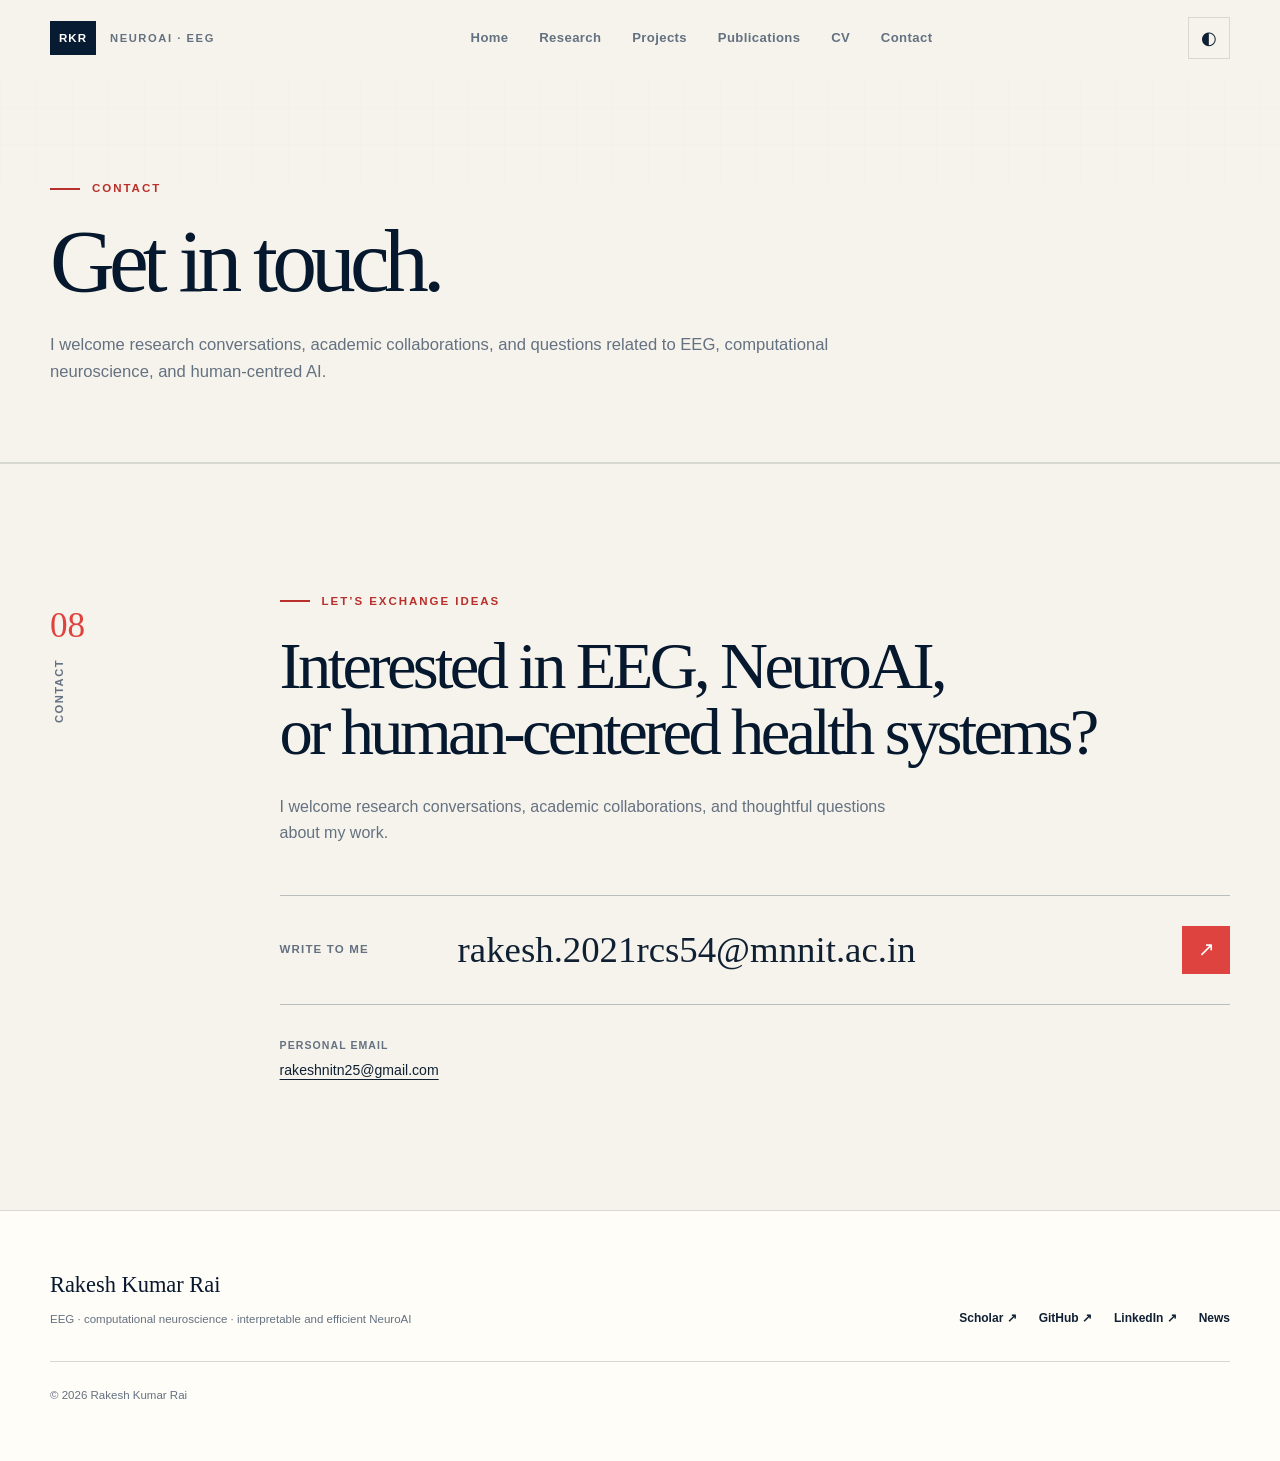
==== commit c7182835: "Clean dedicated contact page structure" ====
--- a/contact.html
+++ b/contact.html
@@ -39,906 +39,6 @@
   </div>
 </header>
   <main id="main"><section class="page-title"><div class="shell"><p class="eyebrow">Contact</p><h1>Get in touch.</h1><p class="page-summary">I welcome research conversations, academic collaborations, and questions related to EEG, computational neuroscience, and human-centred AI.</p></div></section><section
-      class="hero"
-      id="home"
-      aria-labelledby="hero-title"
-    >
-      <div class="shell hero-grid">
-
-        <div class="hero-copy">
-          <p class="eyebrow">
-            Computer science × neuroscience
-          </p>
-
-          <h1 id="hero-title">
-            Rakesh<br>
-            <em>Kumar Rai</em>
-          </h1>
-
-          <p class="hero-statement">
-            I develop robust, interpretable, physiology-guided,
-            and computationally efficient AI for EEG and
-            multimodal neurophysiological signals.
-          </p>
-
-          <div class="identity-line">
-            <span>Doctoral Researcher</span>
-            <span
-              class="identity-divider"
-              aria-hidden="true"
-            ></span>
-            <span>Computer Science &amp; Engineering</span>
-            <span
-              class="identity-divider"
-              aria-hidden="true"
-            ></span>
-            <span>MNNIT Allahabad</span>
-          </div>
-
-          <div
-            class="hero-actions"
-            aria-label="Profile links"
-          >
-            <a
-              class="button button-primary"
-              href="https://scholar.google.com/citations?user=Lh0NvWgAAAAJ&amp;hl=en"
-              target="_blank"
-              rel="noopener noreferrer"
-            >
-              Google Scholar
-              <span aria-hidden="true">↗</span>
-            </a>
-
-            <a
-              class="button button-quiet"
-              href="cv.html"
-            >
-              Academic CV
-              <span aria-hidden="true">↗</span>
-            </a>
-
-            <a
-              class="text-link"
-              href="#publications"
-            >
-              Selected work
-              <span aria-hidden="true">↓</span>
-            </a>
-          </div>
-        </div>
-
-        <aside
-          class="hero-visual"
-          aria-label="Profile and research focus"
-        >
-          <div class="portrait-frame">
-            <img
-              src="profile.jpeg"
-              width="400"
-              height="300"
-              alt="Rakesh Kumar Rai"
-            >
-          </div>
-
-          <div class="focus-card">
-            <p class="micro-label">Current research</p>
-
-            <p>
-              EEG and multimodal neurophysiological modelling
-              for cognition, sleep, stress, and wearable neurotechnology.
-            </p>
-
-            <div
-              class="focus-tags"
-              aria-label="Research topics"
-            >
-              <span>EEG</span>
-              <span>Computational Neuroscience</span>
-              <span>Sleep</span>
-              <span>Wearable NeuroAI</span>
-            </div>
-          </div>
-
-          <span
-            class="hero-index"
-            aria-hidden="true"
-          >01</span>
-        </aside>
-
-      </div>
-
-      <div class="shell hero-foot">
-        <span>Prayagraj, India</span>
-        <span
-          class="signal-line"
-          aria-hidden="true"
-        ></span>
-        <span>Updated September 2026</span>
-      </div>
-    </section>
-
-    <!-- =========================================
-         ABOUT
-    ========================================= -->
-
-    <section
-      class="section about"
-      id="about"
-      aria-labelledby="about-title"
-    >
-      <div class="shell section-grid">
-
-        <div class="section-label">
-          <span aria-hidden="true">01</span>
-          <p>About</p>
-        </div>
-
-        <div class="section-content about-content">
-
-          <p class="lead-copy" id="about-title">
-            My work sits at the intersection of
-            <em>neural signals</em>,
-            <em>machine intelligence</em>,
-            and <em>human health</em>.
-          </p>
-
-          <div class="about-columns">
-            <p>
-              I am a PhD researcher in Computer Science and
-              Engineering at Motilal Nehru National Institute
-              of Technology (MNNIT) Allahabad, working at the
-              intersection of artificial intelligence,
-              computational neuroscience, and
-              neurophysiological signal processing.
-            </p>
-
-            <p>
-              My primary focus is EEG-based modelling of cognitive
-              and brain states using robust, interpretable,
-              physiology-guided, and computationally efficient
-              learning. Broader interests include multimodal
-              neurophysiological signals, temporal representation
-              learning, brain-computer interfaces, human movement,
-              and AI-enabled neurorehabilitation.
-            </p>
-          </div>
-
-          <div
-            class="profile-links"
-            aria-label="Professional profiles"
-          >
-            <a
-              href="https://github.com/RKMNNIT"
-              target="_blank"
-              rel="noopener noreferrer"
-            >
-              <span>GitHub</span>
-              <span aria-hidden="true">↗</span>
-            </a>
-
-            <a
-              href="https://www.linkedin.com/in/rakesh-rai-4241b9194/"
-              target="_blank"
-              rel="noopener noreferrer"
-            >
-              <span>LinkedIn</span>
-              <span aria-hidden="true">↗</span>
-            </a>
-
-            <a
-              href="https://scholar.google.com/citations?user=Lh0NvWgAAAAJ&amp;hl=en"
-              target="_blank"
-              rel="noopener noreferrer"
-            >
-              <span>Scholar profile</span>
-              <span aria-hidden="true">↗</span>
-            </a>
-
-            <a href="cv.html">
-              <span>Academic CV</span>
-              <span aria-hidden="true">↗</span>
-            </a>
-          </div>
-
-        </div>
-      </div>
-    </section>
-
-    <!-- =========================================
-         RESEARCH
-    ========================================= -->
-
-    <section
-      class="section research"
-      id="research"
-      aria-labelledby="research-title"
-    >
-      <div class="shell section-grid">
-
-        <div class="section-label">
-          <span aria-hidden="true">03</span>
-          <p>Research</p>
-        </div>
-
-        <div class="section-content">
-
-          <div class="section-heading-row">
-            <div>
-              <p class="kicker">Research agenda</p>
-              <h2 id="research-title">
-                From neural signals<br>
-                to dependable decisions.
-              </h2>
-            </div>
-
-            <p class="section-intro">
-              Three core themes organize my work:
-              understanding brain dynamics, designing
-              interpretable learning systems, and making
-              those systems practical beyond the lab.
-              I also explore EEG-informed human movement
-              and neurorehabilitation.
-            </p>
-          </div>
-
-          <div class="research-list">
-
-            <article class="research-item">
-              <span
-                class="research-number"
-                aria-hidden="true"
-              >01</span>
-
-              <div>
-                <h3>
-                  Computational neuroscience &amp; BCI
-                </h3>
-                <p>
-                  EEG-based modeling of cognitive and
-                  neurological states, with an emphasis
-                  on physiologically meaningful
-                  representations and multimodal signals.
-                </p>
-              </div>
-
-              <ul aria-label="Related topics">
-                <li>Cognitive state analysis</li>
-                <li>Multimodal neurophysiological signals</li>
-                <li>Brain–computer interfaces</li>
-                <li>Human movement &amp; neurorehabilitation</li>
-              </ul>
-            </article>
-
-            <article class="research-item">
-              <span
-                class="research-number"
-                aria-hidden="true"
-              >02</span>
-
-              <div>
-                <h3>Interpretable health AI</h3>
-                <p>
-                  Deep-learning systems for sleep staging
-                  and clinical analysis that expose
-                  evidence, uncertainty, and physiological
-                  structure rather than acting as black boxes.
-                </p>
-              </div>
-
-              <ul aria-label="Related topics">
-                <li>Sleep-stage classification</li>
-                <li>Explainable AI</li>
-                <li>Clinical decision support</li>
-              </ul>
-            </article>
-
-            <article class="research-item">
-              <span
-                class="research-number"
-                aria-hidden="true"
-              >03</span>
-
-              <div>
-                <h3>Trustworthy edge intelligence</h3>
-                <p>
-                  Resource-efficient, privacy-aware
-                  learning for wearable and consumer-health
-                  systems, including federated learning
-                  and auditable machine unlearning.
-                </p>
-              </div>
-
-              <ul aria-label="Related topics">
-                <li>Wearable sensing</li>
-                <li>Edge-efficient models</li>
-                <li>Privacy-preserving learning</li>
-              </ul>
-            </article>
-
-          </div>
-        </div>
-      </div>
-    </section>
-
-
-    <!-- =========================================
-         CURRENT PROJECTS
-    ========================================= -->
-
-    <section
-      class="section projects"
-      id="projects"
-      aria-labelledby="projects-title"
-    >
-      <div class="shell section-grid">
-
-        <div class="section-label">
-          <span aria-hidden="true">04</span>
-          <p>Projects</p>
-        </div>
-
-        <div class="section-content">
-
-          <div class="section-heading-row">
-            <div>
-              <p class="kicker">Current directions</p>
-              <h2 id="projects-title">
-                Questions I am<br>
-                working on now.
-              </h2>
-            </div>
-
-            <p class="section-intro">
-              My current work connects neural-signal modelling,
-              physiological interpretability, cross-subject
-              robustness, and deployment-aware learning across
-              three complementary directions.
-            </p>
-          </div>
-
-          <div class="project-grid">
-
-            <article class="project-card">
-              <span class="project-number">01</span>
-              <h3>Interpretable EEG models of cognitive state</h3>
-              <p>
-                Robust and physiology-guided temporal representation
-                learning for cognitive monitoring under stress,
-                fatigue, and other subject-dependent conditions.
-              </p>
-              <a
-                class="project-link"
-                href="https://doi.org/10.1109/TII.2026.3722429"
-                target="_blank"
-                rel="noopener noreferrer"
-              >Related work ↗</a>
-            </article>
-
-            <article class="project-card">
-              <span class="project-number">02</span>
-              <h3>Sleep and neurophysiological intelligence</h3>
-              <p>
-                Interpretable temporal models that connect automated
-                sleep-stage decisions with meaningful physiological
-                structure in EEG and multimodal recordings.
-              </p>
-              <a
-                class="project-link"
-                href="https://ieeexplore.ieee.org/document/11560987/"
-                target="_blank"
-                rel="noopener noreferrer"
-              >Related work ↗</a>
-            </article>
-
-            <article class="project-card">
-              <span class="project-number">03</span>
-              <h3>Resource-aware wearable NeuroAI</h3>
-              <p>
-                Efficient and privacy-aware learning for wearable
-                neurophysiological sensing, with attention to
-                deployment constraints, trust, and model auditing.
-              </p>
-              <a
-                class="project-link"
-                href="https://ieeexplore.ieee.org/document/11456572/"
-                target="_blank"
-                rel="noopener noreferrer"
-              >Related work ↗</a>
-            </article>
-
-          </div>
-        </div>
-      </div>
-    </section>
-
-    <!-- =========================================
-         PUBLICATIONS
-    ========================================= -->
-
-    <section
-      class="section publications"
-      id="publications"
-      aria-labelledby="publications-title"
-    >
-      <div class="shell section-grid">
-
-        <div class="section-label">
-          <span aria-hidden="true">05</span>
-          <p>Publications</p>
-        </div>
-
-        <div class="section-content">
-
-          <div class="section-heading-row publication-heading">
-            <div>
-              <p class="kicker">
-                Selected work · 2025–2026
-              </p>
-              <h2 id="publications-title">
-                Recent publications.
-              </h2>
-            </div>
-
-            <a
-              class="text-link scholar-link"
-              href="https://scholar.google.com/citations?user=Lh0NvWgAAAAJ&amp;hl=en"
-              target="_blank"
-              rel="noopener noreferrer"
-            >
-              View full record
-              <span aria-hidden="true">↗</span>
-            </a>
-          </div>
-
-          <div class="publication-list">
-
-            <!-- PUBLICATION 1 -->
-
-            <article class="publication-card featured-publication">
-              <div class="publication-year">2026</div>
-
-              <div class="publication-copy">
-                <div class="publication-flags">
-                  <span>Journal</span>
-                  <span>EEG</span>
-                  <span>Cognitive monitoring</span>
-                </div>
-
-                <h3>
-                  <a
-                    href="https://doi.org/10.1109/TII.2026.3722429"
-                    target="_blank"
-                    rel="noopener noreferrer"
-                  >
-                    A3S-Net: An Adaptive State-Space Framework
-                    for Resource-Efficient EEG-Based Cognitive
-                    State Monitoring in Industrial
-                    Human–Machine Interaction
-                  </a>
-                </h3>
-
-                <p class="authors">
-                  <strong>Rakesh Kumar Rai</strong>,
-                  <em>et al.</em>
-                </p>
-
-                <p class="venue">
-                  IEEE Transactions on Industrial Informatics · IEEE
-                </p>
-              </div>
-
-              <a
-                class="paper-link"
-                href="https://doi.org/10.1109/TII.2026.3722429"
-                target="_blank"
-                rel="noopener noreferrer"
-                aria-label="Open A3S-Net publication"
-              >
-                Paper
-                <span aria-hidden="true">↗</span>
-              </a>
-            </article>
-
-            <!-- PUBLICATION 2 -->
-
-            <article class="publication-card">
-              <div class="publication-year">2026</div>
-
-              <div class="publication-copy">
-                <div class="publication-flags">
-                  <span>Journal</span>
-                  <span>Federated learning</span>
-                  <span>Privacy</span>
-                </div>
-
-                <h3>
-                  <a
-                    href="https://doi.org/10.1109/TCE.2026.3710385"
-                    target="_blank"
-                    rel="noopener noreferrer"
-                  >
-                    FedTrust-UNLEARN: Trust-Aware Federated
-                    Learning with Auditable Unlearning for
-                    Privacy-Preserving Consumer IoMT
-                    EEG Intelligence
-                  </a>
-                </h3>
-
-                <p class="authors">
-                  <strong>Rakesh Kumar Rai</strong>,
-                  Sumana Achar, <em>et al.</em>
-                </p>
-
-                <p class="venue">
-                  IEEE Transactions on Consumer Electronics · IEEE
-                </p>
-              </div>
-
-              <a
-                class="paper-link"
-                href="https://doi.org/10.1109/TCE.2026.3710385"
-                target="_blank"
-                rel="noopener noreferrer"
-                aria-label="Open FedTrust-UNLEARN publication"
-              >
-                Paper
-                <span aria-hidden="true">↗</span>
-              </a>
-            </article>
-
-            <!-- PUBLICATION 3 -->
-
-            <article class="publication-card">
-              <div class="publication-year">2026</div>
-
-              <div class="publication-copy">
-                <div class="publication-flags">
-                  <span>Journal</span>
-                  <span>Sleep EEG</span>
-                  <span>Interpretable AI</span>
-                </div>
-
-                <h3>
-                  <a
-                    href="https://ieeexplore.ieee.org/document/11560987/"
-                    target="_blank"
-                    rel="noopener noreferrer"
-                  >
-                    SleepXNet: DeepSeek-Guided Hybrid
-                    Transformer Model for Clinically
-                    Interpretable EEG-Based Sleep
-                    Stage Classification
-                  </a>
-                </h3>
-
-                <p class="authors">
-                  <strong>Rakesh Kumar Rai</strong>,
-                  Dushyant Kumar Singh, <em>et al.</em>
-                </p>
-
-                <p class="venue">
-                  IEEE Transactions on Emerging Topics in
-                  Computational Intelligence · IEEE
-                </p>
-              </div>
-
-              <a
-                class="paper-link"
-                href="https://ieeexplore.ieee.org/document/11560987/"
-                target="_blank"
-                rel="noopener noreferrer"
-                aria-label="Open SleepXNet publication"
-              >
-                Paper
-                <span aria-hidden="true">↗</span>
-              </a>
-            </article>
-
-            <!-- PUBLICATION 4 -->
-
-            <article class="publication-card">
-              <div class="publication-year">2026</div>
-
-              <div class="publication-copy">
-                <div class="publication-flags">
-                  <span>Journal</span>
-                  <span>Wearable sensing</span>
-                  <span>Edge AI</span>
-                </div>
-
-                <h3>
-                  <a
-                    href="https://ieeexplore.ieee.org/document/11456572/"
-                    target="_blank"
-                    rel="noopener noreferrer"
-                  >
-                    PHyena–DurCRF: A Quantum-Inspired,
-                    Edge-Efficient Analytics Framework
-                    for Human-Centric Wearable Sensing
-                  </a>
-                </h3>
-
-                <p class="authors">
-                  <strong>Rakesh Kumar Rai</strong>,
-                  Dushyant Kumar Singh, <em>et al.</em>
-                </p>
-
-                <p class="venue">
-                  IEEE Transactions on Consumer Electronics ·
-                  72(2), 3949–3956
-                </p>
-              </div>
-
-              <a
-                class="paper-link"
-                href="https://ieeexplore.ieee.org/document/11456572/"
-                target="_blank"
-                rel="noopener noreferrer"
-                aria-label="Open PHyena-DurCRF publication"
-              >
-                Paper
-                <span aria-hidden="true">↗</span>
-              </a>
-            </article>
-
-            <!-- PUBLICATION 5 -->
-
-            <article class="publication-card">
-              <div class="publication-year">2026</div>
-
-              <div class="publication-copy">
-                <div class="publication-flags">
-                  <span>Conference</span>
-                  <span>ICPR 2026</span>
-                  <span>Sleep EEG</span>
-                </div>
-
-                <h3>
-                  <a
-                    href="https://link.springer.com/chapter/10.1007/978-3-032-31673-8_12"
-                    target="_blank"
-                    rel="noopener noreferrer"
-                  >
-                    NestedSleepNet: Physiology-Guided
-                    Multi-scale Learning with Hierarchical
-                    Temporal Memory for EEG Sleep
-                    Stage Classification
-                  </a>
-                </h3>
-
-                <p class="authors">
-                  <strong>Rakesh Kumar Rai</strong>,
-                  Sricheta Parui, Dushyant Kumar Singh,
-                  Rupal Hukampal Singh
-                </p>
-
-                <p class="venue">
-                  International Conference on Pattern
-                  Recognition · Springer Nature Switzerland ·
-                  pp. 172–186
-                </p>
-              </div>
-
-              <a
-                class="paper-link"
-                href="https://link.springer.com/chapter/10.1007/978-3-032-31673-8_12"
-                target="_blank"
-                rel="noopener noreferrer"
-                aria-label="Open NestedSleepNet publication"
-              >
-                Paper
-                <span aria-hidden="true">↗</span>
-              </a>
-            </article>
-
-            <!-- PUBLICATION 6 -->
-
-            <article class="publication-card">
-              <div class="publication-year">2025</div>
-
-              <div class="publication-copy">
-                <div class="publication-flags">
-                  <span>Journal</span>
-                  <span>Wearable EEG</span>
-                  <span>Stress analysis</span>
-                </div>
-
-                <h3>
-                  <a
-                    href="https://www.sciencedirect.com/science/article/pii/S0045790625004215"
-                    target="_blank"
-                    rel="noopener noreferrer"
-                  >
-                    Stress Detection Through Wearable
-                    EEG Technology: A Signal-Based Approach
-                  </a>
-                </h3>
-
-                <p class="authors">
-                  <strong>Rakesh Kumar Rai</strong>
-                  and Dushyant Kumar Singh
-                </p>
-
-                <p class="venue">
-                  Computers &amp; Electrical Engineering ·
-                  126, Article 110478
-                </p>
-              </div>
-
-              <a
-                class="paper-link"
-                href="https://www.sciencedirect.com/science/article/pii/S0045790625004215"
-                target="_blank"
-                rel="noopener noreferrer"
-                aria-label="Open Stress Detection publication"
-              >
-                Paper
-                <span aria-hidden="true">↗</span>
-              </a>
-            </article>
-
-          </div>
-        </div>
-      </div>
-    </section>
-
-
-    <!-- =========================================
-         NEWS
-    ========================================= -->
-
-    <section
-      class="section news"
-      id="news"
-      aria-labelledby="news-title"
-    >
-      <div class="shell section-grid">
-
-        <div class="section-label">
-          <span aria-hidden="true">06</span>
-          <p>Updates</p>
-        </div>
-
-        <div class="section-content">
-
-          <div class="section-heading-row">
-            <div>
-              <p class="kicker">Recent activity</p>
-              <h2 id="news-title">Selected updates.</h2>
-            </div>
-
-            <p class="section-intro">
-              A concise record of recent publications and
-              research milestones.
-            </p>
-          </div>
-
-          <div class="news-list">
-            <article class="news-item">
-              <span class="news-year">2026</span>
-              <p>
-                Selected among the Top 25 participants for the
-                ICPR 2026 Doctoral Consortium to present my
-                doctoral research.
-              </p>
-            </article>
-
-            <article class="news-item">
-              <span class="news-year">2026</span>
-              <p>
-                <a href="https://doi.org/10.1109/TII.2026.3722429"
-                   target="_blank" rel="noopener noreferrer">A3S-Net</a>
-                published in <em>IEEE Transactions on Industrial Informatics</em>.
-              </p>
-            </article>
-
-            <article class="news-item">
-              <span class="news-year">2026</span>
-              <p>
-                <a href="https://ieeexplore.ieee.org/document/11560987/"
-                   target="_blank" rel="noopener noreferrer">SleepXNet</a>
-                published in <em>IEEE Transactions on Emerging Topics in
-                Computational Intelligence</em>.
-              </p>
-            </article>
-
-            <article class="news-item">
-              <span class="news-year">2026</span>
-              <p>
-                <a href="https://link.springer.com/chapter/10.1007/978-3-032-31673-8_12"
-                   target="_blank" rel="noopener noreferrer">NestedSleepNet</a>
-                published in the ICPR 2026 proceedings.
-              </p>
-            </article>
-
-            <article class="news-item">
-              <span class="news-year">2025</span>
-              <p>
-                Wearable EEG stress-detection work published in
-                <em>Computers &amp; Electrical Engineering</em>.
-              </p>
-            </article>
-          </div>
-
-        </div>
-      </div>
-    </section>
-
-    <!-- =========================================
-         EDUCATION
-    ========================================= -->
-
-    <section
-      class="section education"
-      id="education"
-      aria-labelledby="education-title"
-    >
-      <div class="shell section-grid">
-
-        <div class="section-label">
-          <span aria-hidden="true">07</span>
-          <p>Education</p>
-        </div>
-
-        <div class="section-content">
-          <p class="kicker kicker-light">
-            Academic path
-          </p>
-
-          <h2 id="education-title">
-            Academic background.
-          </h2>
-
-          <p class="education-intro">
-            Training in computer science and engineering,
-            with doctoral research focused on EEG,
-            computational neuroscience, and human-centred AI.
-          </p>
-
-          <ol class="education-timeline">
-
-            <li>
-              <time datetime="2022">2022—Present</time>
-              <div>
-                <h3>PhD · Computer Science</h3>
-                <p>
-                  Motilal Nehru National Institute of
-                  Technology Allahabad
-                </p>
-              </div>
-              <span class="timeline-status">
-                In progress
-              </span>
-            </li>
-
-            <li>
-              <time datetime="2019">2019—2021</time>
-              <div>
-                <h3>M.Tech · Computer Science</h3>
-                <p>Maharshi Dayanand University</p>
-              </div>
-            </li>
-
-            <li>
-              <time datetime="2012">2012—2016</time>
-              <div>
-                <h3>B.Tech · Computer Science</h3>
-                <p>
-                  National Institute of Technology Nagaland
-                </p>
-              </div>
-            </li>
-
-          </ol>
-        </div>
-      </div>
-    </section>
-
-    <!-- =========================================
-         CONTACT
-    ========================================= -->
-
-    <section
       class="section contact"
       id="contact"
       aria-labelledby="contact-title"
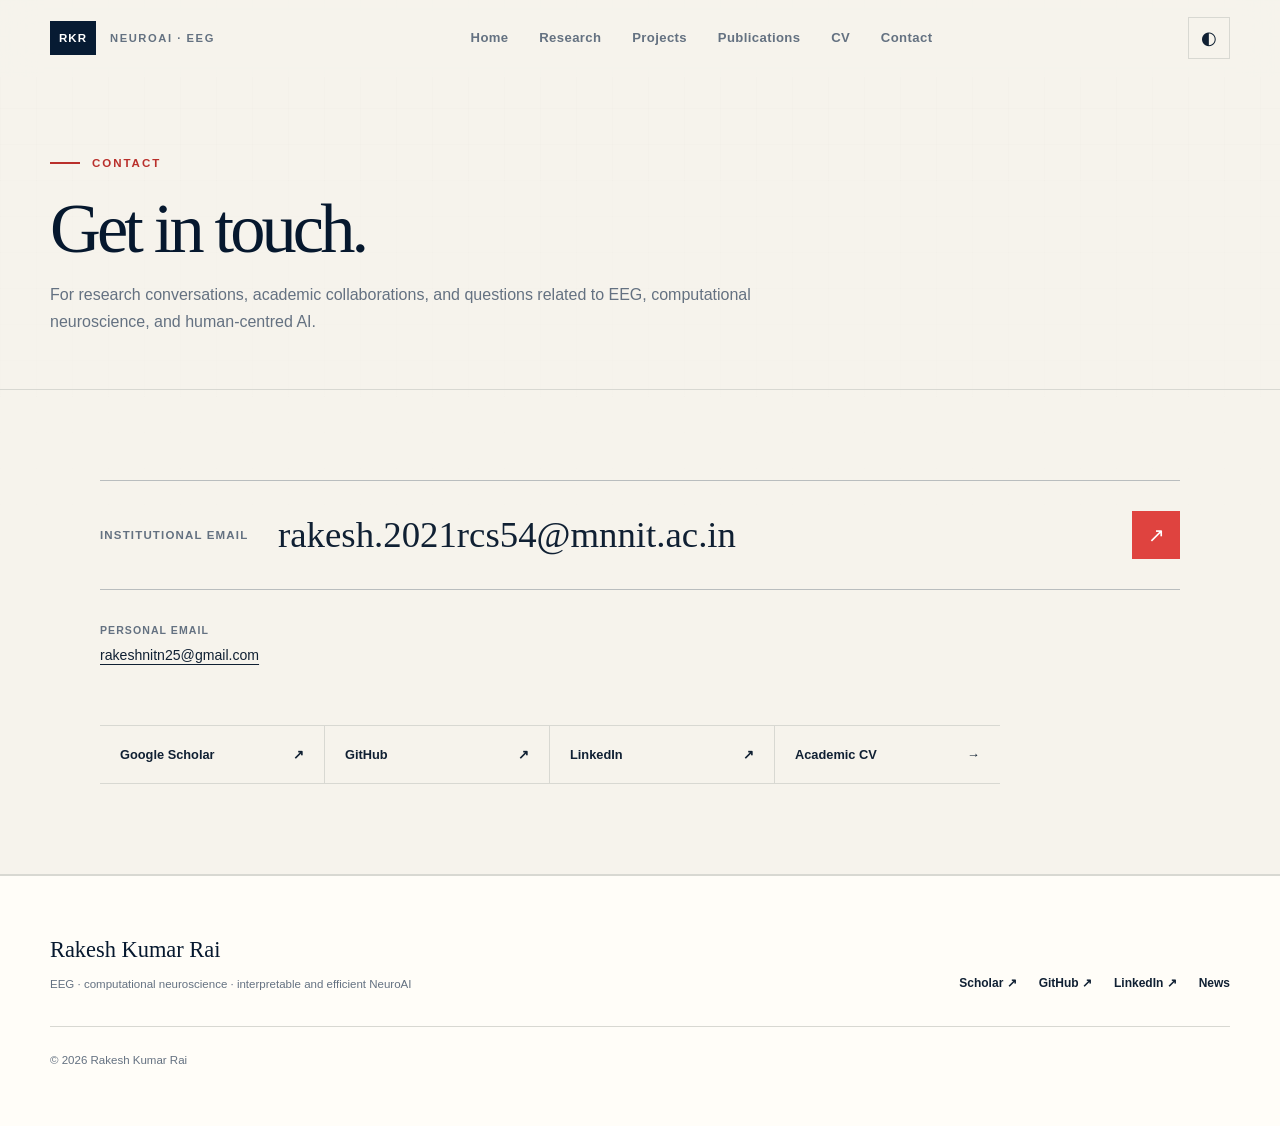
==== commit ddac421c: "Simplify contact page to contact-only content" ====
--- a/contact.html
+++ b/contact.html
@@ -38,58 +38,37 @@
     </div>
   </div>
 </header>
-  <main id="main"><section class="page-title"><div class="shell"><p class="eyebrow">Contact</p><h1>Get in touch.</h1><p class="page-summary">I welcome research conversations, academic collaborations, and questions related to EEG, computational neuroscience, and human-centred AI.</p></div></section><section
-      class="section contact"
-      id="contact"
-      aria-labelledby="contact-title"
-    >
-      <div class="shell section-grid">
+  <main id="main"><section class="page-title">
+  <div class="shell">
+    <p class="eyebrow">Contact</p>
+    <h1>Get in touch.</h1>
+    <p class="page-summary">For research conversations, academic collaborations, and questions related to EEG, computational neuroscience, and human-centred AI.</p>
+  </div>
+</section>
 
-        <div class="section-label">
-          <span aria-hidden="true">08</span>
-          <p>Contact</p>
-        </div>
+<section class="detail-section contact" id="contact" aria-label="Contact information">
+  <div class="shell section-content contact-content">
+    <a class="email-cta" href="mailto:rakesh.2021rcs54@mnnit.ac.in">
+      <span>Institutional email</span>
+      <strong>rakesh.2021rcs54@mnnit.ac.in</strong>
+      <span class="email-arrow" aria-hidden="true">↗</span>
+    </a>
 
-        <div class="section-content contact-content">
-          <p class="kicker">Let’s exchange ideas</p>
+    <div class="institutional-emails">
+      <div>
+        <span>Personal email</span>
+        <a href="mailto:rakeshnitn25@gmail.com">rakeshnitn25@gmail.com</a>
+      </div>
+    </div>
 
-          <h2 id="contact-title">
-            Interested in EEG, NeuroAI,<br>
-            or human-centered health systems?
-          </h2>
-
-          <p class="contact-intro">
-            I welcome research conversations,
-            academic collaborations, and thoughtful
-            questions about my work.
-          </p>
-
-          <a
-            class="email-cta"
-            href="mailto:rakesh.2021rcs54@mnnit.ac.in"
-          >
-            <span>Write to me</span>
-            <strong>rakesh.2021rcs54@mnnit.ac.in</strong>
-            <span
-              class="email-arrow"
-              aria-hidden="true"
-            >↗</span>
-          </a>
-
-          <div class="institutional-emails">
-
-            <div>
-              <span>Personal email</span>
-              <a href="mailto:rakeshnitn25@gmail.com">
-                rakeshnitn25@gmail.com
-              </a>
-            </div>
-
-
-          </div>
-        </div>
-      </div>
-    </section></main>
+    <div class="profile-links" aria-label="Professional profiles">
+      <a href="https://scholar.google.com/citations?user=Lh0NvWgAAAAJ&amp;hl=en" target="_blank" rel="noopener noreferrer"><span>Google Scholar</span><span aria-hidden="true">↗</span></a>
+      <a href="https://github.com/RKMNNIT" target="_blank" rel="noopener noreferrer"><span>GitHub</span><span aria-hidden="true">↗</span></a>
+      <a href="https://www.linkedin.com/in/rakesh-rai-4241b9194/" target="_blank" rel="noopener noreferrer"><span>LinkedIn</span><span aria-hidden="true">↗</span></a>
+      <a href="cv.html"><span>Academic CV</span><span aria-hidden="true">→</span></a>
+    </div>
+  </div>
+</section></main>
   <footer class="site-footer">
   <div class="shell footer-grid">
     <div>
--- a/styles.css
+++ b/styles.css
@@ -1631,7 +1631,7 @@
   
 /* Multi-page academic site additions */
 .page-title{
-  padding:clamp(70px,8vw,118px) 0 clamp(46px,6vw,76px);
+  padding:clamp(48px,6vw,78px) 0 clamp(34px,4.5vw,54px);
   border-bottom:1px solid var(--line);
 }
 .page-title h1{
@@ -1639,16 +1639,36 @@
   margin:0;
   color:var(--ink-strong);
   font-family:var(--serif);
-  font-size:clamp(3.4rem,7vw,6.4rem);
+  font-size:clamp(2.8rem,5.5vw,4.8rem);
   font-weight:400;
-  letter-spacing:-0.065em;
-  line-height:.92;
+  letter-spacing:-0.055em;
+  line-height:.96;
 }
 .page-title .page-summary{
   max-width:780px;
-  margin:28px 0 0;
+  margin:20px 0 0;
   color:var(--muted);
-  font-size:1.04rem;
+  font-size:1rem;
+}
+.detail-section{
+  padding:clamp(54px,7vw,92px) 0;
+  border-bottom:1px solid var(--line);
+}
+.detail-section .section-content{
+  max-width:1080px;
+  margin-inline:auto;
+}
+.detail-toolbar{
+  display:flex;
+  align-items:center;
+  justify-content:flex-end;
+  gap:18px;
+  margin-bottom:28px;
+}
+@media(max-width:760px){
+  .detail-toolbar{
+    justify-content:flex-start;
+  }
 }
 .explore-grid{
   display:grid;
